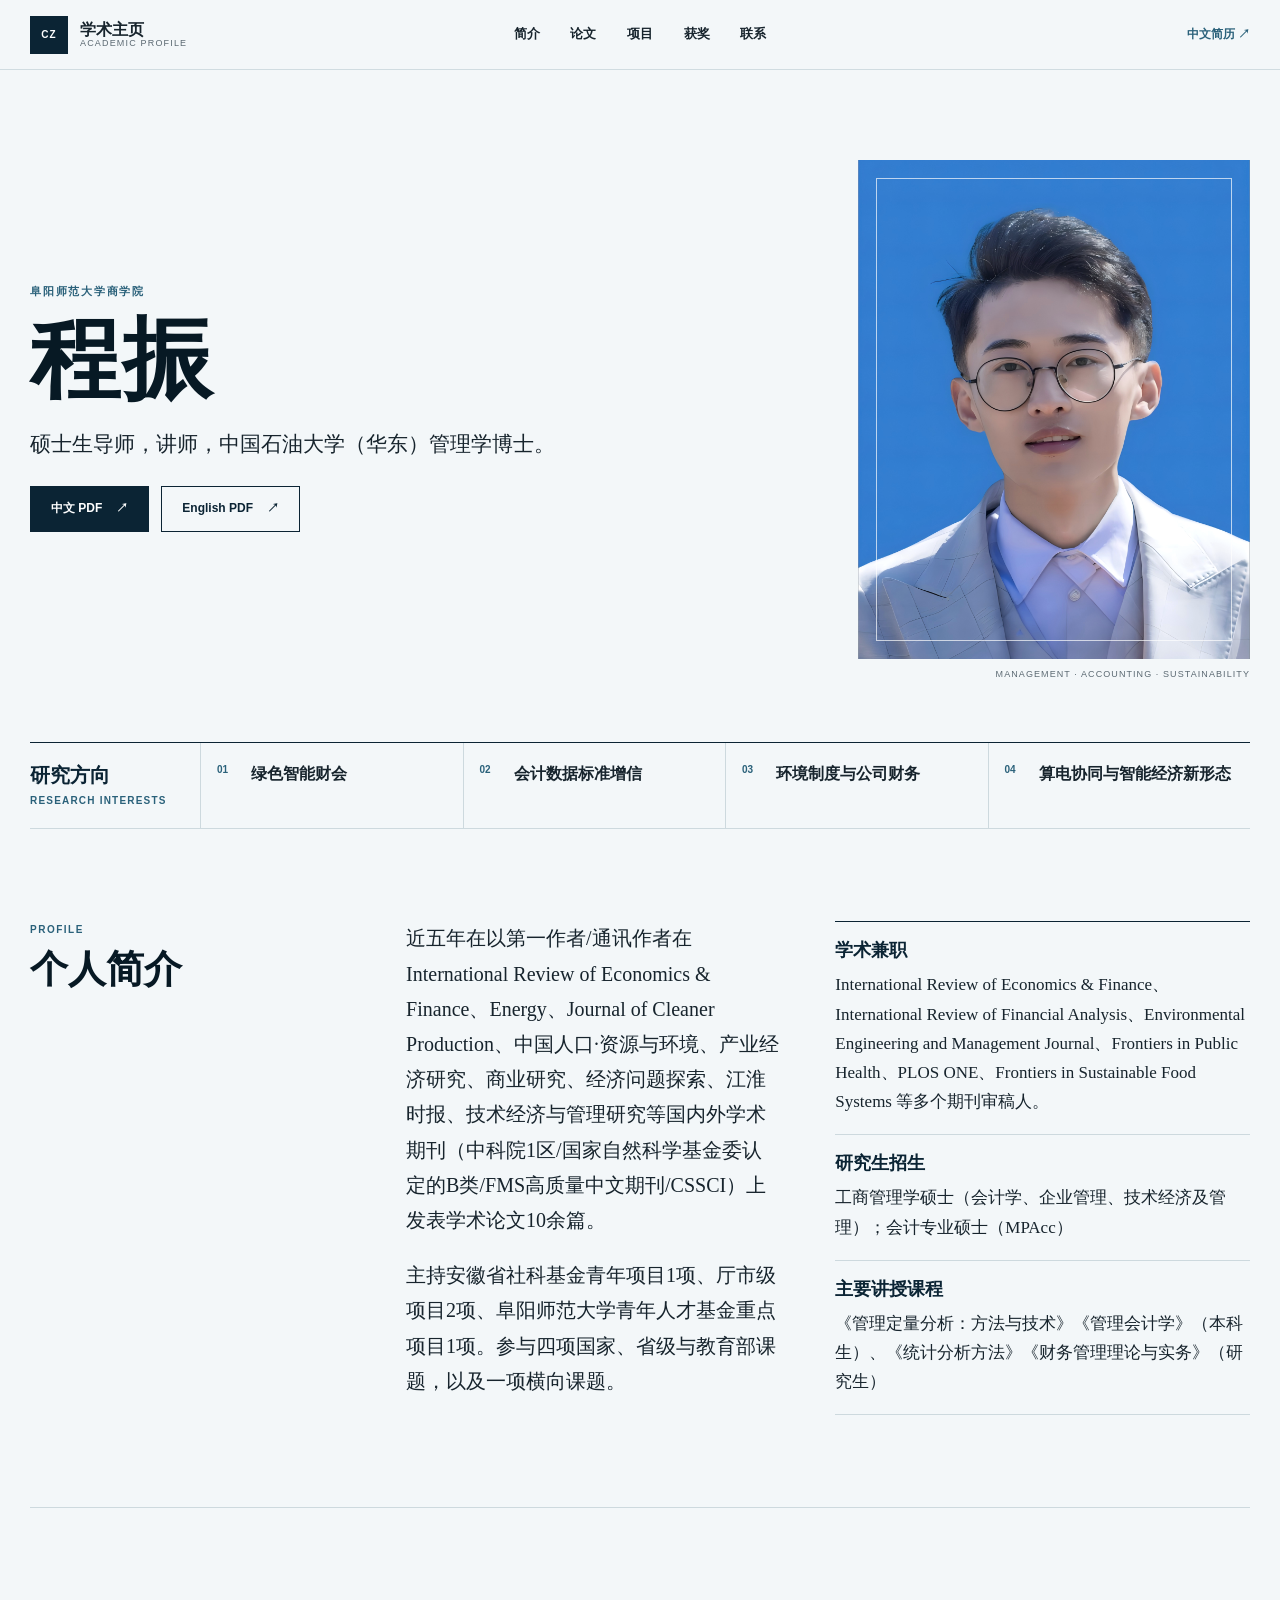
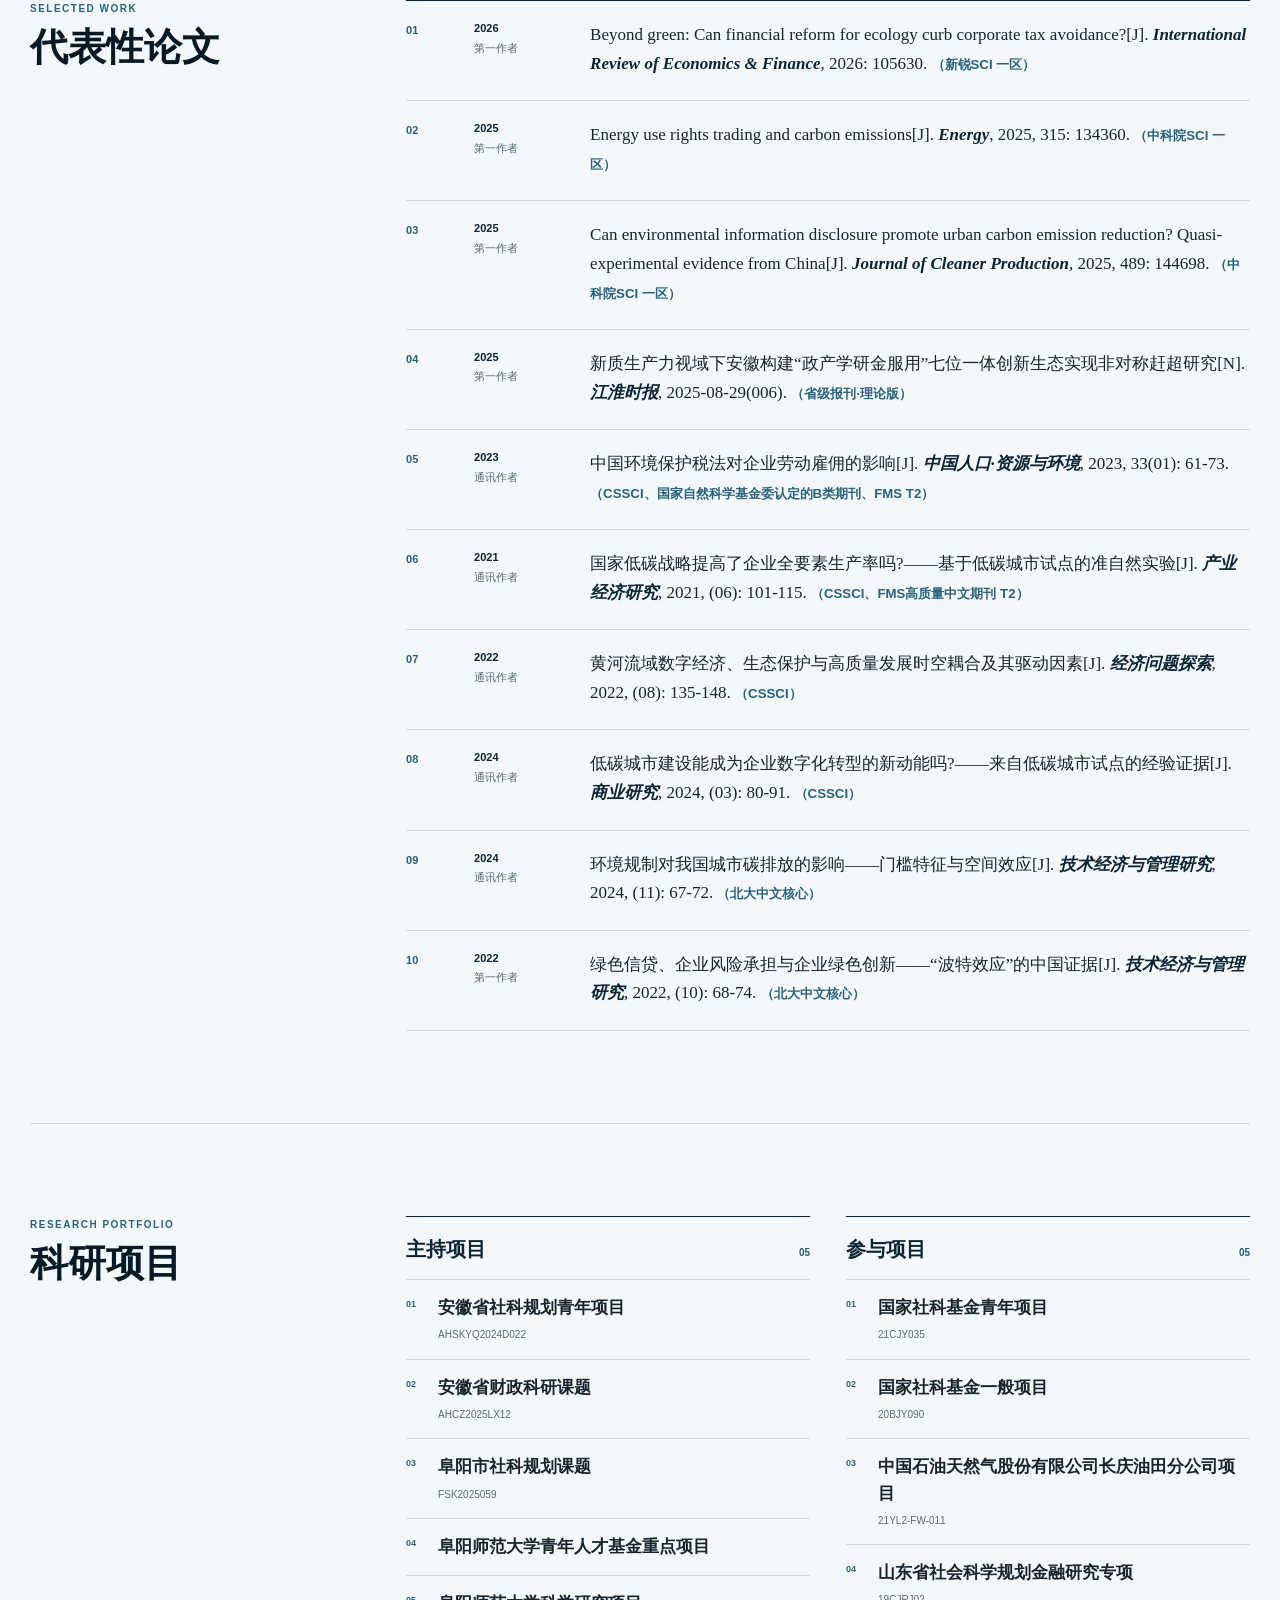
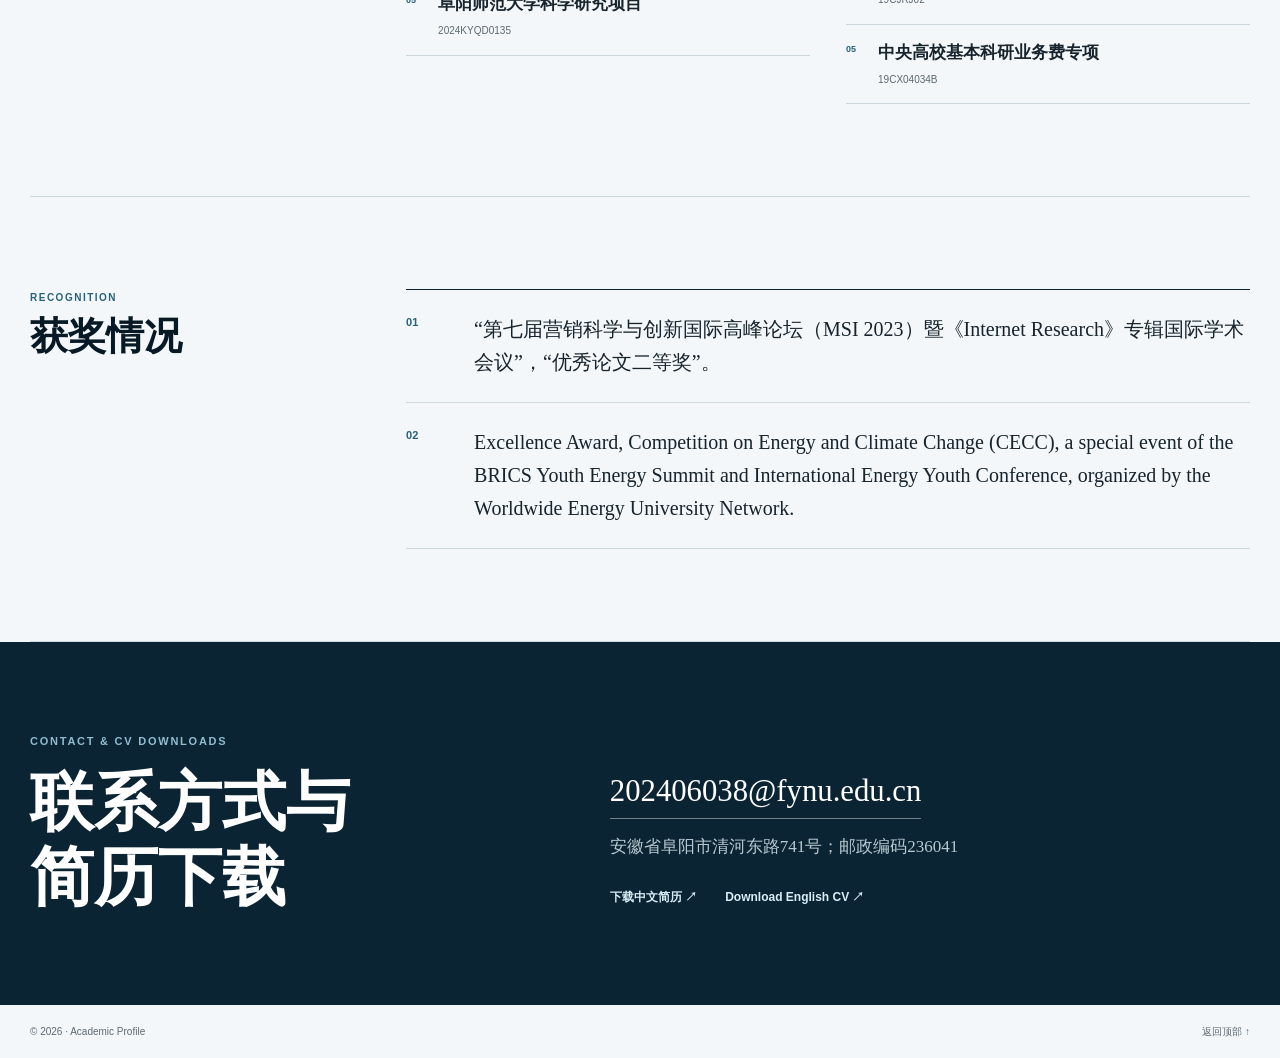
==== index.html @ e528bd0e "Tighten homepage spacing and rhythm" ====
<!DOCTYPE html>
<html lang="zh-CN">
<head>
  <meta charset="UTF-8" />
  <meta name="viewport" content="width=device-width, initial-scale=1.0" />
  <meta name="color-scheme" content="light" />
  <meta name="theme-color" content="#0b2434" />
  <title>程振｜学术主页</title>
  <meta name="description" content="程振，中国石油大学（华东）管理学博士，硕士生导师，讲师。研究方向：绿色智能财会、会计数据标准增信、环境制度与公司财务、算电协同与智能经济新形态。" />
  <link rel="stylesheet" href="styles.css?v=20260730" />
</head>
<body>
  <a class="skip-link" href="#main">跳到主要内容</a>
  <header class="site-header">
    <a class="brand" href="#top" aria-label="返回首页">
      <span class="brand-mark">CZ</span>
      <span>
        <strong>学术主页</strong>
        <small>Academic Profile</small>
      </span>
    </a>
    <nav class="site-nav" aria-label="主导航">
      <a href="#profile">简介</a>
      <a href="#publications">论文</a>
      <a href="#projects">项目</a>
      <a href="#awards">获奖</a>
      <a href="#contact">联系</a>
    </nav>
    <a class="header-download" href="chengzhen_teacher_profile_no_if.pdf" target="_blank" rel="noreferrer">
      中文简历 <span aria-hidden="true">↗</span>
    </a>
  </header>

  <main id="main">
    <section id="top" class="hero">
      <div class="hero-copy">
        <p class="eyebrow">阜阳师范大学商学院</p>
        <div class="hero-name">
          <h1>程振</h1>
        </div>
        <p class="hero-lede">硕士生导师，讲师，中国石油大学（华东）管理学博士。</p>
        <div class="hero-actions" aria-label="简历下载">
          <a class="button button-primary" href="chengzhen_teacher_profile_no_if.pdf" target="_blank" rel="noreferrer">
            中文 PDF <span aria-hidden="true">↗</span>
          </a>
          <a class="button button-secondary" href="chengzhen_teacher_profile_en.pdf" target="_blank" rel="noreferrer">
            English PDF <span aria-hidden="true">↗</span>
          </a>
        </div>
      </div>
      <figure class="portrait">
        <div class="portrait-frame">
          <img src="assets/profile-hd-20260426.png" alt="程振职业照" width="742" height="1040" decoding="async" fetchpriority="high" />
        </div>
        <figcaption>Management · Accounting · Sustainability</figcaption>
      </figure>
      <div class="research-axis" aria-label="研究方向">
        <div class="research-axis-label">
          <strong>研究方向</strong>
          <span lang="en">Research Interests</span>
        </div>
        <ol>
          <li><span>01</span>绿色智能财会</li>
          <li><span>02</span>会计数据标准增信</li>
          <li><span>03</span>环境制度与公司财务</li>
          <li><span>04</span>算电协同与智能经济新形态</li>
        </ol>
      </div>
    </section>

    <section id="profile" class="content-section profile-section">
      <header class="section-heading">
        <p>Profile</p>
        <h2>个人简介</h2>
      </header>
      <div class="section-body profile-grid">
        <article class="profile-lead">
          <p>近五年在以第一作者/通讯作者在 International Review of Economics &amp; Finance、Energy、Journal of Cleaner Production、中国人口·资源与环境、产业经济研究、商业研究、经济问题探索、江淮时报、技术经济与管理研究等国内外学术期刊（中科院1区/国家自然科学基金委认定的B类/FMS高质量中文期刊/CSSCI）上发表学术论文10余篇。</p>
          <p>主持安徽省社科基金青年项目1项、厅市级项目2项、阜阳师范大学青年人才基金重点项目1项。参与四项国家、省级与教育部课题，以及一项横向课题。</p>
        </article>
        <dl class="fact-list">
          <div>
            <dt>学术兼职</dt>
            <dd>International Review of Economics &amp; Finance、International Review of Financial Analysis、Environmental Engineering and Management Journal、Frontiers in Public Health、PLOS ONE、Frontiers in Sustainable Food Systems 等多个期刊审稿人。</dd>
          </div>
          <div>
            <dt>研究生招生</dt>
            <dd>工商管理学硕士（会计学、企业管理、技术经济及管理）；会计专业硕士（MPAcc）</dd>
          </div>
          <div>
            <dt>主要讲授课程</dt>
            <dd>《管理定量分析：方法与技术》《管理会计学》（本科生）、《统计分析方法》《财务管理理论与实务》（研究生）</dd>
          </div>
        </dl>
      </div>
    </section>

    <section id="publications" class="content-section">
      <header class="section-heading">
        <p>Selected work</p>
        <h2>代表性论文</h2>
      </header>
      <div class="section-body">
        <ol class="publication-list">
          <li>
            <span class="pub-number">01</span>
            <article>
              <div class="pub-meta">
                <time>2026</time>
                <span>第一作者</span>
              </div>
              <p>Beyond green: Can financial reform for ecology curb corporate tax avoidance?[J]. <cite>International Review of Economics &amp; Finance</cite>, 2026: 105630. <span class="journal-tier">（新锐SCI 一区）</span></p>
            </article>
          </li>
          <li>
            <span class="pub-number">02</span>
            <article>
              <div class="pub-meta">
                <time>2025</time>
                <span>第一作者</span>
              </div>
              <p>Energy use rights trading and carbon emissions[J]. <cite>Energy</cite>, 2025, 315: 134360. <span class="journal-tier">（中科院SCI 一区）</span></p>
            </article>
          </li>
          <li>
            <span class="pub-number">03</span>
            <article>
              <div class="pub-meta">
                <time>2025</time>
                <span>第一作者</span>
              </div>
              <p>Can environmental information disclosure promote urban carbon emission reduction? Quasi-experimental evidence from China[J]. <cite>Journal of Cleaner Production</cite>, 2025, 489: 144698. <span class="journal-tier">（中科院SCI 一区）</span></p>
            </article>
          </li>
          <li>
            <span class="pub-number">04</span>
            <article>
              <div class="pub-meta">
                <time>2025</time>
                <span>第一作者</span>
              </div>
              <p>新质生产力视域下安徽构建“政产学研金服用”七位一体创新生态实现非对称赶超研究[N]. <cite>江淮时报</cite>, 2025-08-29(006). <span class="journal-tier">（省级报刊·理论版）</span></p>
            </article>
          </li>
          <li>
            <span class="pub-number">05</span>
            <article>
              <div class="pub-meta">
                <time>2023</time>
                <span>通讯作者</span>
              </div>
              <p>中国环境保护税法对企业劳动雇佣的影响[J]. <cite>中国人口·资源与环境</cite>, 2023, 33(01): 61-73. <span class="journal-tier">（CSSCI、国家自然科学基金委认定的B类期刊、FMS T2）</span></p>
            </article>
          </li>
          <li>
            <span class="pub-number">06</span>
            <article>
              <div class="pub-meta">
                <time>2021</time>
                <span>通讯作者</span>
              </div>
              <p>国家低碳战略提高了企业全要素生产率吗?——基于低碳城市试点的准自然实验[J]. <cite>产业经济研究</cite>, 2021, (06): 101-115. <span class="journal-tier">（CSSCI、FMS高质量中文期刊 T2）</span></p>
            </article>
          </li>
          <li>
            <span class="pub-number">07</span>
            <article>
              <div class="pub-meta">
                <time>2022</time>
                <span>通讯作者</span>
              </div>
              <p>黄河流域数字经济、生态保护与高质量发展时空耦合及其驱动因素[J]. <cite>经济问题探索</cite>, 2022, (08): 135-148. <span class="journal-tier">（CSSCI）</span></p>
            </article>
          </li>
          <li>
            <span class="pub-number">08</span>
            <article>
              <div class="pub-meta">
                <time>2024</time>
                <span>通讯作者</span>
              </div>
              <p>低碳城市建设能成为企业数字化转型的新动能吗?——来自低碳城市试点的经验证据[J]. <cite>商业研究</cite>, 2024, (03): 80-91. <span class="journal-tier">（CSSCI）</span></p>
            </article>
          </li>
          <li>
            <span class="pub-number">09</span>
            <article>
              <div class="pub-meta">
                <time>2024</time>
                <span>通讯作者</span>
              </div>
              <p>环境规制对我国城市碳排放的影响——门槛特征与空间效应[J]. <cite>技术经济与管理研究</cite>, 2024, (11): 67-72. <span class="journal-tier">（北大中文核心）</span></p>
            </article>
          </li>
          <li>
            <span class="pub-number">10</span>
            <article>
              <div class="pub-meta">
                <time>2022</time>
                <span>第一作者</span>
              </div>
              <p>绿色信贷、企业风险承担与企业绿色创新——“波特效应”的中国证据[J]. <cite>技术经济与管理研究</cite>, 2022, (10): 68-74. <span class="journal-tier">（北大中文核心）</span></p>
            </article>
          </li>
        </ol>
      </div>
    </section>

    <section id="projects" class="content-section">
      <header class="section-heading">
        <p>Research portfolio</p>
        <h2>科研项目</h2>
      </header>
      <div class="section-body project-columns">
        <article class="project-group">
          <div class="project-group-title">
            <h3>主持项目</h3>
            <span>05</span>
          </div>
          <ol>
            <li>
              <p>安徽省社科规划青年项目</p>
              <small>AHSKYQ2024D022</small>
            </li>
            <li>
              <p>安徽省财政科研课题</p>
              <small>AHCZ2025LX12</small>
            </li>
            <li>
              <p>阜阳市社科规划课题</p>
              <small>FSK2025059</small>
            </li>
            <li>
              <p>阜阳师范大学青年人才基金重点项目</p>
            </li>
            <li>
              <p>阜阳师范大学科学研究项目</p>
              <small>2024KYQD0135</small>
            </li>
          </ol>
        </article>
        <article class="project-group">
          <div class="project-group-title">
            <h3>参与项目</h3>
            <span>05</span>
          </div>
          <ol>
            <li>
              <p>国家社科基金青年项目</p>
              <small>21CJY035</small>
            </li>
            <li>
              <p>国家社科基金一般项目</p>
              <small>20BJY090</small>
            </li>
            <li>
              <p>中国石油天然气股份有限公司长庆油田分公司项目</p>
              <small>21YL2-FW-011</small>
            </li>
            <li>
              <p>山东省社会科学规划金融研究专项</p>
              <small>19CJRJ02</small>
            </li>
            <li>
              <p>中央高校基本科研业务费专项</p>
              <small>19CX04034B</small>
            </li>
          </ol>
        </article>
      </div>
    </section>

    <section id="awards" class="content-section">
      <header class="section-heading">
        <p>Recognition</p>
        <h2>获奖情况</h2>
      </header>
      <div class="section-body award-list">
        <article>
          <span>01</span>
          <p>“第七届营销科学与创新国际高峰论坛（MSI 2023）暨《Internet Research》专辑国际学术会议”，“优秀论文二等奖”。</p>
        </article>
        <article>
          <span>02</span>
          <p>Excellence Award, Competition on Energy and Climate Change (CECC), a special event of the BRICS Youth Energy Summit and International Energy Youth Conference, organized by the Worldwide Energy University Network.</p>
        </article>
      </div>
    </section>

    <section id="contact" class="contact-section">
      <div>
        <p class="eyebrow">Contact &amp; CV Downloads</p>
        <h2>联系方式与<br />简历下载</h2>
      </div>
      <div class="contact-details">
        <a class="contact-email" href="mailto:202406038@fynu.edu.cn">202406038@fynu.edu.cn</a>
        <p>安徽省阜阳市清河东路741号；邮政编码236041</p>
        <div class="contact-downloads">
          <a href="chengzhen_teacher_profile_no_if.pdf" target="_blank" rel="noreferrer">下载中文简历 <span aria-hidden="true">↗</span></a>
          <a href="chengzhen_teacher_profile_en.pdf" target="_blank" rel="noreferrer">Download English CV <span aria-hidden="true">↗</span></a>
        </div>
      </div>
    </section>
  </main>

  <footer class="site-footer">
    <p>© 2026 · Academic Profile</p>
    <a href="#top">返回顶部 ↑</a>
  </footer>
</body>
</html>
---- styles.css ----
:root {
  --navy-950: #071924;
  --navy-900: #0b2434;
  --navy-800: #12384b;
  --blue-600: #2a617a;
  --blue-100: #dbe9ef;
  --porcelain: #f3f7f9;
  --paper: #ffffff;
  --ink: #17242d;
  --muted: #5b6972;
  --line: #cdd9de;
  --line-soft: #e4ecef;
  --max-width: 1220px;
  --sans: "Segoe UI", "Microsoft YaHei", "PingFang SC", sans-serif;
  --serif: "Times New Roman", "Noto Serif SC", "Songti SC", SimSun, serif;
}

* {
  box-sizing: border-box;
}

html {
  scroll-behavior: smooth;
  scroll-padding-top: 88px;
}

body {
  margin: 0;
  color: var(--ink);
  background: var(--porcelain);
  font-family: var(--serif);
  font-size: 17px;
  line-height: 1.72;
  font-variant-numeric: tabular-nums;
  text-rendering: optimizeLegibility;
}

a {
  color: inherit;
  text-decoration: none;
}

img {
  display: block;
  max-width: 100%;
}

.skip-link {
  position: fixed;
  z-index: 100;
  top: 10px;
  left: 10px;
  padding: 8px 14px;
  color: white;
  background: var(--navy-900);
  transform: translateY(-160%);
}

.skip-link:focus {
  transform: translateY(0);
}

:focus-visible {
  outline: 3px solid #4b9abb;
  outline-offset: 4px;
}

.site-header {
  position: sticky;
  z-index: 20;
  top: 0;
  display: grid;
  grid-template-columns: 1fr auto 1fr;
  align-items: center;
  width: 100%;
  min-height: 70px;
  padding: 10px max(24px, calc((100vw - var(--max-width)) / 2));
  border-bottom: 1px solid rgba(205, 217, 222, 0.9);
  background: rgba(243, 247, 249, 0.94);
  backdrop-filter: blur(16px);
}

.brand {
  display: inline-flex;
  align-items: center;
  gap: 12px;
  justify-self: start;
  width: fit-content;
}

.brand-mark {
  display: grid;
  width: 38px;
  height: 38px;
  place-items: center;
  color: white;
  background: var(--navy-900);
  font-family: var(--sans);
  font-size: 10px;
  font-weight: 800;
  letter-spacing: 0.12em;
}

.brand > span:last-child {
  display: grid;
  line-height: 1.12;
}

.brand strong {
  font-family: var(--serif);
  font-size: 16px;
}

.brand small {
  color: var(--muted);
  font-family: var(--sans);
  font-size: 9px;
  letter-spacing: 0.13em;
  text-transform: uppercase;
}

.site-nav {
  display: flex;
  gap: clamp(18px, 2.4vw, 34px);
  align-items: center;
  font-family: var(--sans);
  font-size: 13px;
  font-weight: 600;
}

.site-nav a,
.header-download {
  position: relative;
}

.site-nav a::after,
.header-download::after {
  content: "";
  position: absolute;
  right: 0;
  bottom: -7px;
  left: 0;
  height: 1px;
  background: currentColor;
  transform: scaleX(0);
  transform-origin: right;
  transition: transform 180ms ease;
}

.site-nav a:hover::after,
.header-download:hover::after {
  transform: scaleX(1);
  transform-origin: left;
}

.header-download {
  justify-self: end;
  color: var(--blue-600);
  font-family: var(--sans);
  font-size: 12px;
  font-weight: 700;
}

main {
  overflow: hidden;
}

.hero {
  display: grid;
  grid-template-columns: minmax(0, 1.25fr) minmax(280px, 0.75fr);
  grid-template-areas:
    "copy portrait"
    "axis axis";
  width: min(var(--max-width), calc(100% - 48px));
  margin: 0 auto;
  padding: clamp(52px, 7vw, 92px) 0 0;
}

.hero-copy {
  grid-area: copy;
  align-self: center;
  max-width: 690px;
  padding: 0 clamp(20px, 6vw, 82px) 28px 0;
}

.eyebrow {
  margin: 0 0 14px;
  color: var(--blue-600);
  font-family: var(--sans);
  font-size: 11px;
  font-weight: 800;
  letter-spacing: 0.16em;
  text-transform: uppercase;
}

.hero-name {
  display: block;
}

.hero-name h1 {
  margin: 0;
  color: var(--navy-950);
  font-size: clamp(3.8rem, 7vw, 6.25rem);
  font-weight: 700;
  letter-spacing: 0.02em;
  line-height: 1;
}

.hero-lede {
  max-width: 34em;
  margin: 22px 0 0;
  font-size: clamp(18px, 1.8vw, 21px);
  line-height: 1.68;
}

.hero-actions {
  display: flex;
  flex-wrap: wrap;
  gap: 12px;
  margin-top: 24px;
}

.button {
  display: inline-flex;
  min-height: 46px;
  padding: 0 20px;
  align-items: center;
  justify-content: center;
  gap: 14px;
  border: 1px solid var(--navy-900);
  font-family: var(--sans);
  font-size: 12px;
  font-weight: 700;
  transition: color 180ms ease, background-color 180ms ease, transform 180ms ease;
}

.button:hover {
  transform: translateY(-2px);
}

.button-primary {
  color: white;
  background: var(--navy-900);
}

.button-primary:hover {
  background: var(--navy-800);
}

.button-secondary {
  color: var(--navy-900);
  background: transparent;
}

.button-secondary:hover {
  color: white;
  background: var(--navy-900);
}

.portrait {
  grid-area: portrait;
  margin: 0;
  align-self: end;
}

.portrait-frame {
  position: relative;
  max-width: 392px;
  margin-left: auto;
  overflow: hidden;
  background: var(--blue-100);
}

.portrait-frame::before {
  content: "";
  position: absolute;
  z-index: 1;
  inset: 18px;
  border: 1px solid rgba(255, 255, 255, 0.68);
  pointer-events: none;
}

.portrait-frame img {
  width: 100%;
  height: clamp(490px, 39vw, 560px);
  object-fit: cover;
  object-position: center 22%;
  filter: saturate(0.88) contrast(1.03);
}

.portrait figcaption {
  margin-top: 8px;
  color: var(--muted);
  font-family: var(--sans);
  font-size: 9px;
  letter-spacing: 0.12em;
  text-align: right;
  text-transform: uppercase;
}

.research-axis {
  grid-area: axis;
  display: grid;
  grid-template-columns: 170px minmax(0, 1fr);
  margin-top: clamp(36px, 5vw, 60px);
  border-top: 1px solid var(--navy-900);
  border-bottom: 1px solid var(--line);
}

.research-axis-label {
  display: flex;
  flex-direction: column;
  gap: 3px;
  justify-content: center;
  padding: 19px 16px 19px 0;
}

.research-axis-label strong {
  color: var(--navy-900);
  font-size: 20px;
  line-height: 1.35;
}

.research-axis-label span {
  color: var(--blue-600);
  font-family: var(--sans);
  font-size: 10px;
  font-weight: 800;
  letter-spacing: 0.12em;
  text-transform: uppercase;
}

.research-axis ol {
  display: grid;
  grid-template-columns: repeat(4, 1fr);
  margin: 0;
  padding: 0;
  list-style: none;
}

.research-axis li {
  display: grid;
  grid-template-columns: 26px minmax(0, 1fr);
  gap: 8px;
  align-content: start;
  min-height: 82px;
  padding: 19px 16px;
  border-left: 1px solid var(--line);
  font-size: 16px;
  font-weight: 700;
  line-height: 1.5;
}

.research-axis li span {
  color: var(--blue-600);
  font-family: var(--sans);
  font-size: 10px;
  font-weight: 800;
}

.content-section {
  display: grid;
  grid-template-columns: minmax(180px, 0.27fr) minmax(0, 0.73fr);
  gap: clamp(32px, 5vw, 68px);
  width: min(var(--max-width), calc(100% - 48px));
  margin: 0 auto;
  padding: clamp(60px, 7.5vw, 92px) 0;
  border-bottom: 1px solid var(--line);
}

.section-heading {
  align-self: start;
  position: sticky;
  top: 104px;
}

.section-heading p {
  margin: 0 0 8px;
  color: var(--blue-600);
  font-family: var(--sans);
  font-size: 10px;
  font-weight: 800;
  letter-spacing: 0.15em;
  text-transform: uppercase;
}

.section-heading h2 {
  margin: 0;
  color: var(--navy-950);
  font-size: clamp(2rem, 3vw, 3.1rem);
  line-height: 1.16;
}

.profile-grid {
  display: grid;
  grid-template-columns: minmax(0, 0.95fr) minmax(0, 1.05fr);
  gap: clamp(32px, 5vw, 54px);
}

.profile-lead p {
  margin: 0;
  font-size: 20px;
  line-height: 1.76;
}

.profile-lead p + p {
  margin-top: 20px;
}

.fact-list {
  margin: 0;
  border-top: 1px solid var(--navy-900);
}

.fact-list > div {
  padding: 16px 0 18px;
  border-bottom: 1px solid var(--line);
}

.fact-list dt {
  margin-bottom: 7px;
  color: var(--navy-900);
  font-size: 18px;
  font-weight: 700;
  line-height: 1.38;
}

.fact-list dd {
  margin: 0;
}

.publication-list {
  margin: 0;
  padding: 0;
  list-style: none;
  border-top: 1px solid var(--navy-900);
}

.publication-list > li {
  display: grid;
  grid-template-columns: 50px minmax(0, 1fr);
  gap: 18px;
  padding: 20px 0 22px;
  border-bottom: 1px solid var(--line);
}

.pub-number {
  color: var(--blue-600);
  font-family: var(--sans);
  font-size: 11px;
  font-weight: 800;
}

.publication-list article {
  display: grid;
  grid-template-columns: 98px minmax(0, 1fr);
  gap: 18px;
}

.pub-meta {
  display: grid;
  align-content: start;
  gap: 4px;
  color: var(--muted);
  font-family: var(--sans);
  font-size: 11px;
  line-height: 1.4;
}

.pub-meta time {
  color: var(--navy-900);
  font-weight: 800;
}

.publication-list p {
  margin: 0;
  font-size: 17px;
  line-height: 1.68;
}

.publication-list cite {
  color: var(--navy-900);
  font-style: italic;
  font-weight: 700;
}

.journal-tier {
  color: var(--blue-600);
  font-family: var(--sans);
  font-size: 0.78em;
  font-weight: 700;
  white-space: normal;
}

.project-columns {
  display: grid;
  grid-template-columns: repeat(2, minmax(0, 1fr));
  gap: 36px;
}

.project-group {
  border-top: 1px solid var(--navy-900);
}

.project-group-title {
  display: flex;
  justify-content: space-between;
  gap: 20px;
  align-items: baseline;
  padding: 15px 0 13px;
  border-bottom: 1px solid var(--line);
}

.project-group-title h3 {
  margin: 0;
  color: var(--navy-900);
  font-size: 20px;
}

.project-group-title span {
  color: var(--blue-600);
  font-family: var(--sans);
  font-size: 10px;
  font-weight: 800;
}

.project-group ol {
  margin: 0;
  padding: 0;
  counter-reset: project;
  list-style: none;
}

.project-group li {
  counter-increment: project;
  position: relative;
  padding: 15px 0 15px 32px;
  border-bottom: 1px solid var(--line);
}

.project-group li::before {
  content: counter(project, decimal-leading-zero);
  position: absolute;
  top: 17px;
  left: 0;
  color: var(--blue-600);
  font-family: var(--sans);
  font-size: 9px;
  font-weight: 800;
}

.project-group p {
  margin: 0;
  font-weight: 700;
  line-height: 1.55;
}

.project-group small {
  display: block;
  margin-top: 5px;
  color: var(--muted);
  font-family: var(--sans);
  font-size: 10px;
}

.award-list {
  border-top: 1px solid var(--navy-900);
}

.award-list article {
  display: grid;
  grid-template-columns: 50px minmax(0, 1fr);
  gap: 18px;
  padding: 23px 0;
  border-bottom: 1px solid var(--line);
}

.award-list span {
  color: var(--blue-600);
  font-family: var(--sans);
  font-size: 11px;
  font-weight: 800;
}

.award-list p {
  max-width: 780px;
  margin: 0;
  font-size: 20px;
  line-height: 1.65;
}

.contact-section {
  display: grid;
  grid-template-columns: minmax(0, 0.44fr) minmax(0, 0.56fr);
  gap: clamp(36px, 6vw, 84px);
  padding: clamp(60px, 7vw, 90px) max(24px, calc((100vw - var(--max-width)) / 2));
  color: white;
  background: var(--navy-900);
}

.contact-section .eyebrow {
  color: #91bccf;
}

.contact-section h2 {
  margin: 0;
  font-size: clamp(2.3rem, 5vw, 4.6rem);
  line-height: 1.18;
}

.contact-details {
  align-self: end;
  padding-bottom: 8px;
}

.contact-email {
  display: block;
  width: fit-content;
  margin-bottom: 13px;
  border-bottom: 1px solid rgba(255, 255, 255, 0.42);
  font-size: clamp(1.2rem, 2.4vw, 2rem);
}

.contact-details > p {
  margin: 0;
  color: #b9c9d0;
}

.contact-downloads {
  display: flex;
  flex-wrap: wrap;
  gap: 14px 28px;
  margin-top: 26px;
}

.contact-downloads a {
  color: #d9edf5;
  font-family: var(--sans);
  font-size: 12px;
  font-weight: 700;
}

.site-footer {
  display: flex;
  justify-content: space-between;
  gap: 24px;
  padding: 18px max(24px, calc((100vw - var(--max-width)) / 2));
  color: var(--muted);
  background: var(--porcelain);
  font-family: var(--sans);
  font-size: 10px;
}

.site-footer p {
  margin: 0;
}

@media (max-width: 900px) {
  .site-header {
    grid-template-columns: 1fr auto;
  }

  .site-nav {
    display: none;
  }

  .hero {
    grid-template-columns: minmax(0, 1fr) minmax(230px, 0.72fr);
  }

  .research-axis {
    grid-template-columns: 1fr;
  }

  .research-axis-label {
    padding-bottom: 12px;
  }

  .research-axis ol {
    border-top: 1px solid var(--line);
  }

  .research-axis li:first-child {
    border-left: 0;
  }

  .content-section {
    grid-template-columns: 1fr;
  }

  .section-heading {
    position: static;
  }

  .profile-grid {
    grid-template-columns: 1fr;
  }
}

@media (max-width: 660px) {
  body {
    font-size: 16px;
  }

  html {
    scroll-padding-top: 72px;
  }

  .site-header {
    min-height: 62px;
    padding-right: 16px;
    padding-left: 16px;
  }

  .brand-mark {
    width: 34px;
    height: 34px;
  }

  .header-download {
    font-size: 11px;
  }

  .hero,
  .content-section {
    width: min(100% - 32px, var(--max-width));
  }

  .hero {
    grid-template-columns: 1fr;
    grid-template-areas:
      "portrait"
      "copy"
      "axis";
    padding-top: 24px;
  }

  .portrait-frame {
    width: min(78vw, 330px);
    margin-right: 0;
    margin-left: auto;
  }

  .portrait-frame img {
    height: 400px;
  }

  .portrait figcaption {
    display: none;
  }

  .hero-copy {
    padding: 32px 0 10px;
  }

  .hero-name h1 {
    font-size: clamp(3.5rem, 18vw, 5rem);
  }

  .hero-lede {
    margin-top: 20px;
  }

  .research-axis {
    margin-top: 40px;
  }

  .research-axis ol {
    grid-template-columns: 1fr;
  }

  .research-axis li {
    min-height: auto;
    border-top: 1px solid var(--line);
    border-left: 0;
  }

  .research-axis li:first-child {
    border-top: 0;
  }

  .content-section {
    padding: 56px 0;
  }

  .profile-lead p,
  .award-list p {
    font-size: 18px;
  }

  .publication-list article {
    grid-template-columns: 1fr;
    gap: 10px;
  }

  .pub-meta {
    display: flex;
    gap: 10px;
  }

  .publication-list > li {
    grid-template-columns: 32px minmax(0, 1fr);
    gap: 10px;
  }

  .project-columns {
    grid-template-columns: 1fr;
  }

  .contact-section {
    grid-template-columns: 1fr;
    padding-top: 54px;
    padding-bottom: 54px;
    padding-right: 16px;
    padding-left: 16px;
  }

  .site-footer {
    padding-right: 16px;
    padding-left: 16px;
  }
}

@media (prefers-reduced-motion: reduce) {
  *,
  *::before,
  *::after {
    scroll-behavior: auto !important;
    transition-duration: 0.01ms !important;
  }
}

@media print {
  .site-header,
  .site-footer,
  .hero-actions,
  .contact-downloads {
    display: none;
  }

  body {
    background: white;
  }
}
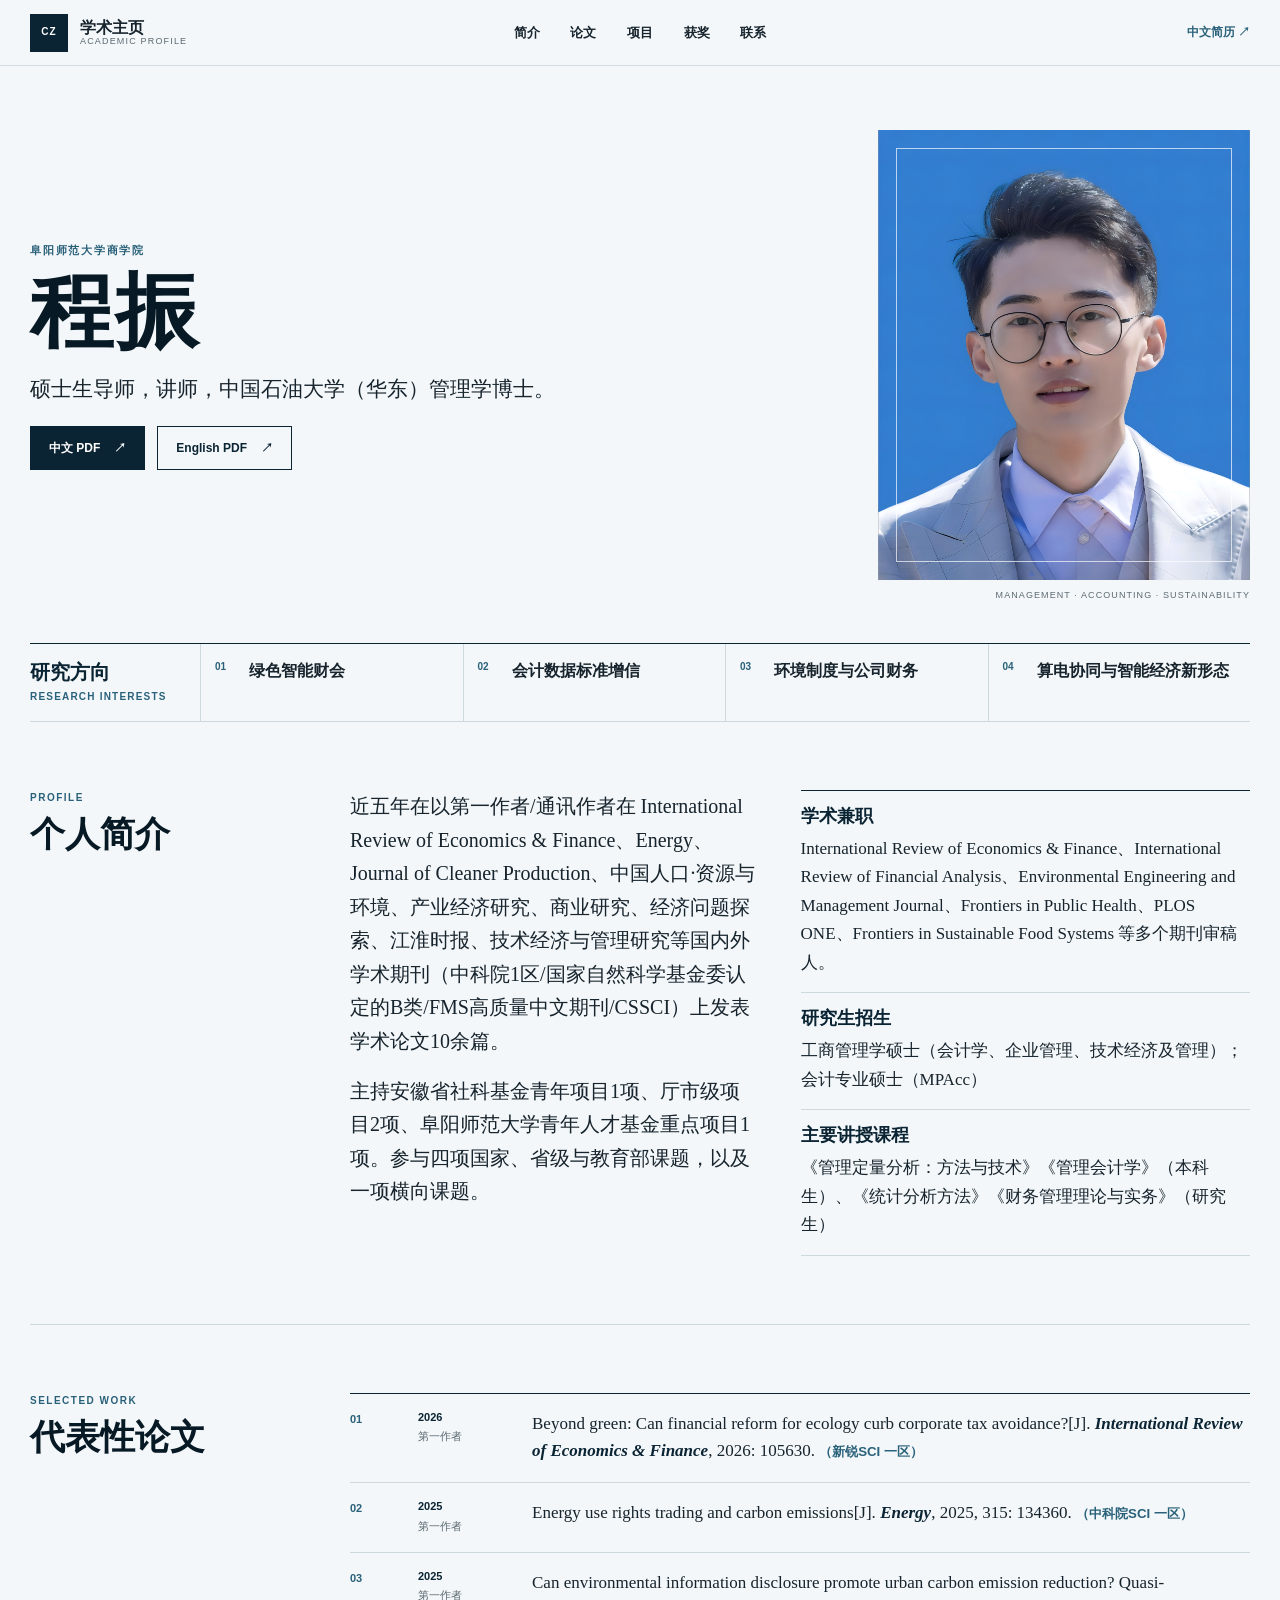
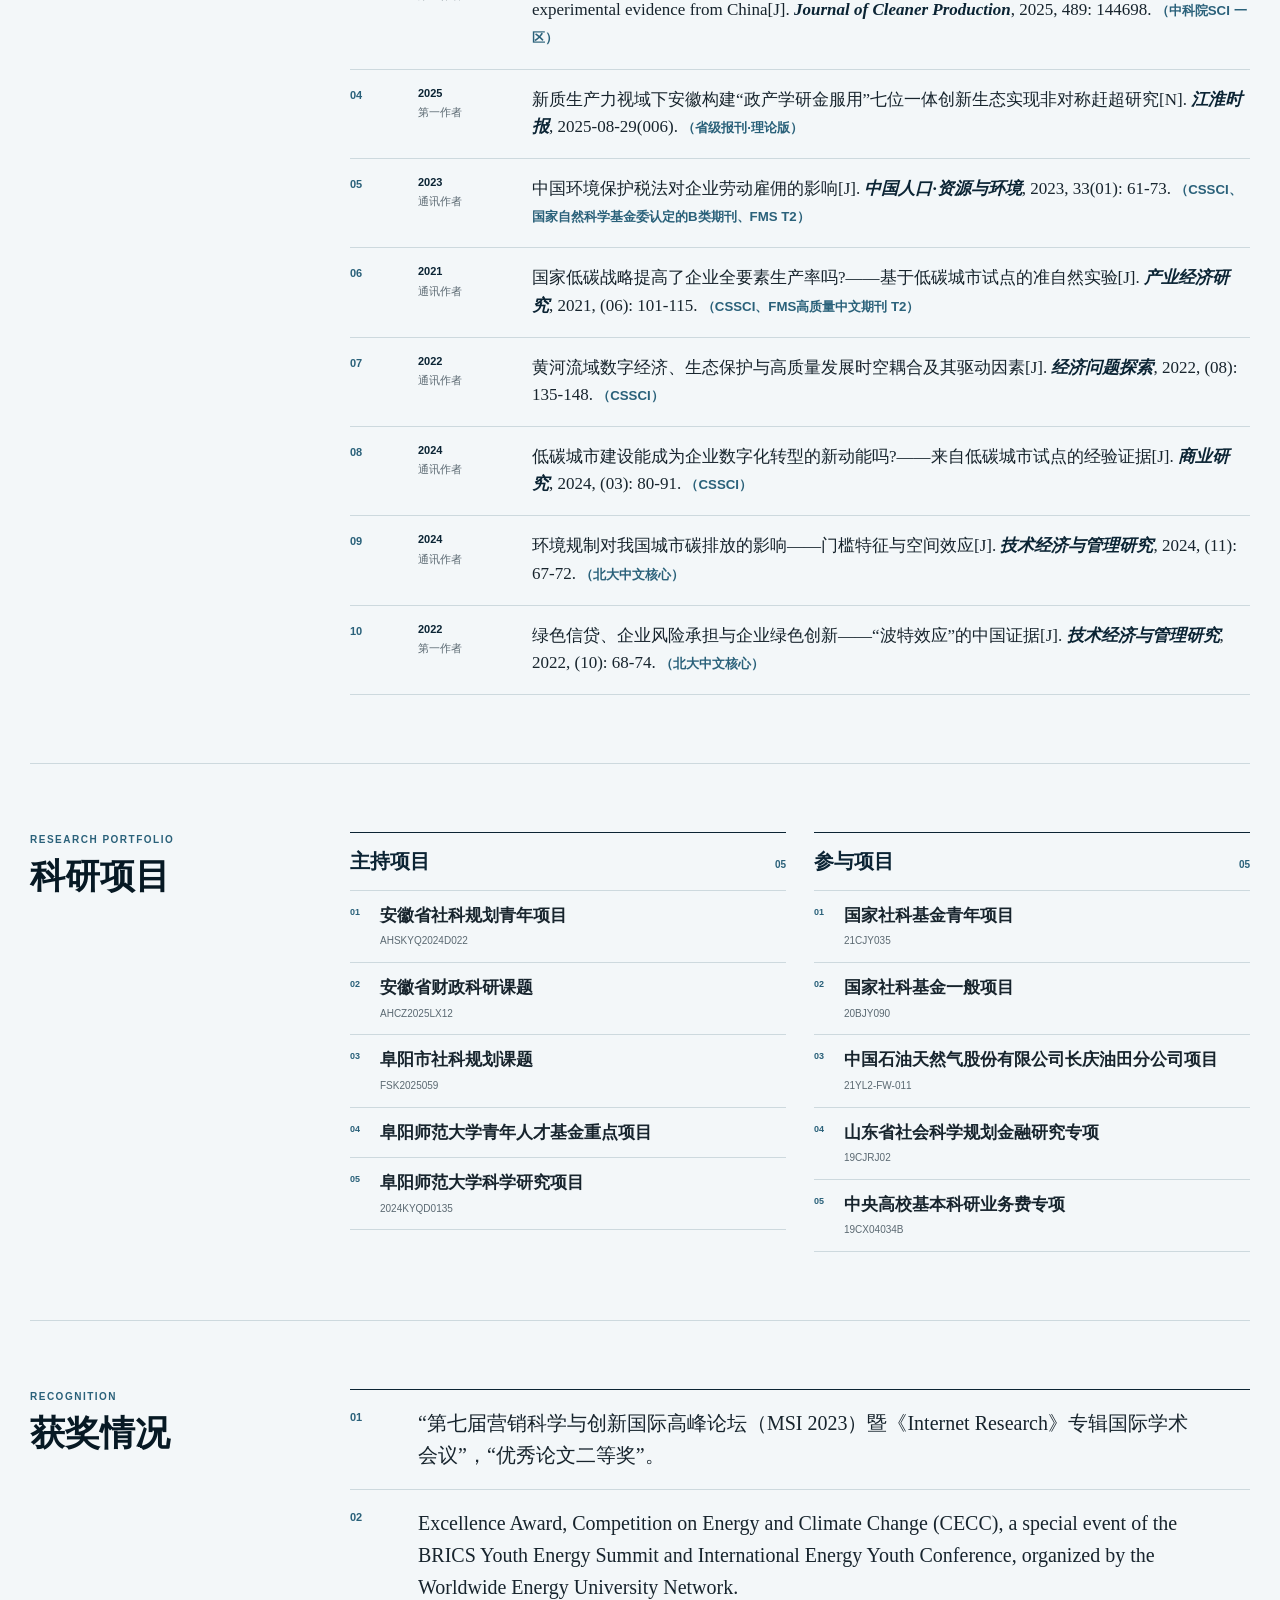
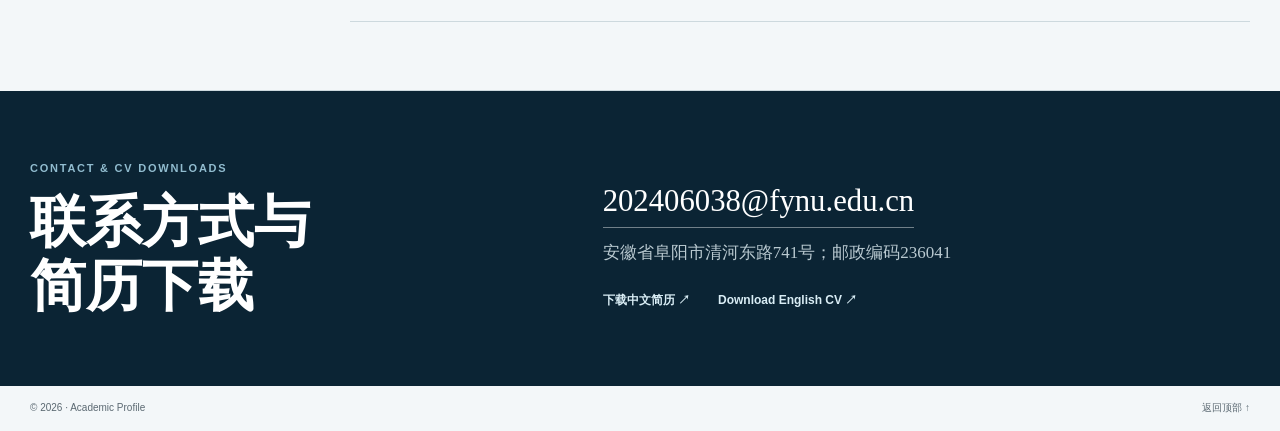
==== commit 5a3570c0: "Further compact homepage layout" ====
--- a/index.html
+++ b/index.html
@@ -7,7 +7,7 @@
   <meta name="theme-color" content="#0b2434" />
   <title>程振｜学术主页</title>
   <meta name="description" content="程振，中国石油大学（华东）管理学博士，硕士生导师，讲师。研究方向：绿色智能财会、会计数据标准增信、环境制度与公司财务、算电协同与智能经济新形态。" />
-  <link rel="stylesheet" href="styles.css?v=20260730" />
+  <link rel="stylesheet" href="styles.css?v=20260730b" />
 </head>
 <body>
   <a class="skip-link" href="#main">跳到主要内容</a>
--- a/styles.css
+++ b/styles.css
@@ -30,7 +30,7 @@
   background: var(--porcelain);
   font-family: var(--serif);
   font-size: 17px;
-  line-height: 1.72;
+  line-height: 1.68;
   font-variant-numeric: tabular-nums;
   text-rendering: optimizeLegibility;
 }
@@ -73,8 +73,8 @@
   grid-template-columns: 1fr auto 1fr;
   align-items: center;
   width: 100%;
-  min-height: 70px;
-  padding: 10px max(24px, calc((100vw - var(--max-width)) / 2));
+  min-height: 66px;
+  padding: 8px max(24px, calc((100vw - var(--max-width)) / 2));
   border-bottom: 1px solid rgba(205, 217, 222, 0.9);
   background: rgba(243, 247, 249, 0.94);
   backdrop-filter: blur(16px);
@@ -173,18 +173,18 @@
     "axis axis";
   width: min(var(--max-width), calc(100% - 48px));
   margin: 0 auto;
-  padding: clamp(52px, 7vw, 92px) 0 0;
+  padding: clamp(40px, 5vw, 64px) 0 0;
 }
 
 .hero-copy {
   grid-area: copy;
   align-self: center;
   max-width: 690px;
-  padding: 0 clamp(20px, 6vw, 82px) 28px 0;
+  padding: 0 clamp(20px, 5vw, 68px) 22px 0;
 }
 
 .eyebrow {
-  margin: 0 0 14px;
+  margin: 0 0 12px;
   color: var(--blue-600);
   font-family: var(--sans);
   font-size: 11px;
@@ -200,7 +200,7 @@
 .hero-name h1 {
   margin: 0;
   color: var(--navy-950);
-  font-size: clamp(3.8rem, 7vw, 6.25rem);
+  font-size: clamp(3.7rem, 6.5vw, 5.6rem);
   font-weight: 700;
   letter-spacing: 0.02em;
   line-height: 1;
@@ -208,22 +208,22 @@
 
 .hero-lede {
   max-width: 34em;
-  margin: 22px 0 0;
+  margin: 18px 0 0;
   font-size: clamp(18px, 1.8vw, 21px);
-  line-height: 1.68;
+  line-height: 1.62;
 }
 
 .hero-actions {
   display: flex;
   flex-wrap: wrap;
   gap: 12px;
-  margin-top: 24px;
+  margin-top: 20px;
 }
 
 .button {
   display: inline-flex;
-  min-height: 46px;
-  padding: 0 20px;
+  min-height: 44px;
+  padding: 0 18px;
   align-items: center;
   justify-content: center;
   gap: 14px;
@@ -265,7 +265,7 @@
 
 .portrait-frame {
   position: relative;
-  max-width: 392px;
+  max-width: 372px;
   margin-left: auto;
   overflow: hidden;
   background: var(--blue-100);
@@ -282,7 +282,7 @@
 
 .portrait-frame img {
   width: 100%;
-  height: clamp(490px, 39vw, 560px);
+  height: clamp(450px, 35vw, 500px);
   object-fit: cover;
   object-position: center 22%;
   filter: saturate(0.88) contrast(1.03);
@@ -302,7 +302,7 @@
   grid-area: axis;
   display: grid;
   grid-template-columns: 170px minmax(0, 1fr);
-  margin-top: clamp(36px, 5vw, 60px);
+  margin-top: clamp(28px, 3.5vw, 40px);
   border-top: 1px solid var(--navy-900);
   border-bottom: 1px solid var(--line);
 }
@@ -312,7 +312,7 @@
   flex-direction: column;
   gap: 3px;
   justify-content: center;
-  padding: 19px 16px 19px 0;
+  padding: 15px 14px 15px 0;
 }
 
 .research-axis-label strong {
@@ -343,8 +343,8 @@
   grid-template-columns: 26px minmax(0, 1fr);
   gap: 8px;
   align-content: start;
-  min-height: 82px;
-  padding: 19px 16px;
+  min-height: 72px;
+  padding: 15px 14px;
   border-left: 1px solid var(--line);
   font-size: 16px;
   font-weight: 700;
@@ -360,11 +360,11 @@
 
 .content-section {
   display: grid;
-  grid-template-columns: minmax(180px, 0.27fr) minmax(0, 0.73fr);
-  gap: clamp(32px, 5vw, 68px);
+  grid-template-columns: minmax(170px, 0.23fr) minmax(0, 0.77fr);
+  gap: clamp(26px, 4vw, 52px);
   width: min(var(--max-width), calc(100% - 48px));
   margin: 0 auto;
-  padding: clamp(60px, 7.5vw, 92px) 0;
+  padding: clamp(48px, 5.5vw, 68px) 0;
   border-bottom: 1px solid var(--line);
 }
 
@@ -387,24 +387,24 @@
 .section-heading h2 {
   margin: 0;
   color: var(--navy-950);
-  font-size: clamp(2rem, 3vw, 3.1rem);
-  line-height: 1.16;
+  font-size: clamp(2rem, 2.7vw, 2.8rem);
+  line-height: 1.12;
 }
 
 .profile-grid {
   display: grid;
   grid-template-columns: minmax(0, 0.95fr) minmax(0, 1.05fr);
-  gap: clamp(32px, 5vw, 54px);
+  gap: clamp(28px, 4vw, 44px);
 }
 
 .profile-lead p {
   margin: 0;
   font-size: 20px;
-  line-height: 1.76;
+  line-height: 1.68;
 }
 
 .profile-lead p + p {
-  margin-top: 20px;
+  margin-top: 16px;
 }
 
 .fact-list {
@@ -413,12 +413,12 @@
 }
 
 .fact-list > div {
-  padding: 16px 0 18px;
+  padding: 13px 0 15px;
   border-bottom: 1px solid var(--line);
 }
 
 .fact-list dt {
-  margin-bottom: 7px;
+  margin-bottom: 6px;
   color: var(--navy-900);
   font-size: 18px;
   font-weight: 700;
@@ -440,7 +440,7 @@
   display: grid;
   grid-template-columns: 50px minmax(0, 1fr);
   gap: 18px;
-  padding: 20px 0 22px;
+  padding: 16px 0 18px;
   border-bottom: 1px solid var(--line);
 }
 
@@ -454,7 +454,7 @@
 .publication-list article {
   display: grid;
   grid-template-columns: 98px minmax(0, 1fr);
-  gap: 18px;
+  gap: 16px;
 }
 
 .pub-meta {
@@ -475,7 +475,7 @@
 .publication-list p {
   margin: 0;
   font-size: 17px;
-  line-height: 1.68;
+  line-height: 1.6;
 }
 
 .publication-list cite {
@@ -495,7 +495,7 @@
 .project-columns {
   display: grid;
   grid-template-columns: repeat(2, minmax(0, 1fr));
-  gap: 36px;
+  gap: 28px;
 }
 
 .project-group {
@@ -507,7 +507,7 @@
   justify-content: space-between;
   gap: 20px;
   align-items: baseline;
-  padding: 15px 0 13px;
+  padding: 12px 0 11px;
   border-bottom: 1px solid var(--line);
 }
 
@@ -534,14 +534,14 @@
 .project-group li {
   counter-increment: project;
   position: relative;
-  padding: 15px 0 15px 32px;
+  padding: 12px 0 12px 30px;
   border-bottom: 1px solid var(--line);
 }
 
 .project-group li::before {
   content: counter(project, decimal-leading-zero);
   position: absolute;
-  top: 17px;
+  top: 14px;
   left: 0;
   color: var(--blue-600);
   font-family: var(--sans);
@@ -552,7 +552,7 @@
 .project-group p {
   margin: 0;
   font-weight: 700;
-  line-height: 1.55;
+  line-height: 1.5;
 }
 
 .project-group small {
@@ -571,7 +571,7 @@
   display: grid;
   grid-template-columns: 50px minmax(0, 1fr);
   gap: 18px;
-  padding: 23px 0;
+  padding: 18px 0;
   border-bottom: 1px solid var(--line);
 }
 
@@ -586,14 +586,14 @@
   max-width: 780px;
   margin: 0;
   font-size: 20px;
-  line-height: 1.65;
+  line-height: 1.58;
 }
 
 .contact-section {
   display: grid;
   grid-template-columns: minmax(0, 0.44fr) minmax(0, 0.56fr);
-  gap: clamp(36px, 6vw, 84px);
-  padding: clamp(60px, 7vw, 90px) max(24px, calc((100vw - var(--max-width)) / 2));
+  gap: clamp(30px, 5vw, 68px);
+  padding: clamp(48px, 5.5vw, 68px) max(24px, calc((100vw - var(--max-width)) / 2));
   color: white;
   background: var(--navy-900);
 }
@@ -604,8 +604,8 @@
 
 .contact-section h2 {
   margin: 0;
-  font-size: clamp(2.3rem, 5vw, 4.6rem);
-  line-height: 1.18;
+  font-size: clamp(2.3rem, 4.4vw, 4rem);
+  line-height: 1.14;
 }
 
 .contact-details {
@@ -616,7 +616,7 @@
 .contact-email {
   display: block;
   width: fit-content;
-  margin-bottom: 13px;
+  margin-bottom: 11px;
   border-bottom: 1px solid rgba(255, 255, 255, 0.42);
   font-size: clamp(1.2rem, 2.4vw, 2rem);
 }
@@ -630,7 +630,7 @@
   display: flex;
   flex-wrap: wrap;
   gap: 14px 28px;
-  margin-top: 26px;
+  margin-top: 22px;
 }
 
 .contact-downloads a {
@@ -644,7 +644,7 @@
   display: flex;
   justify-content: space-between;
   gap: 24px;
-  padding: 18px max(24px, calc((100vw - var(--max-width)) / 2));
+  padding: 14px max(24px, calc((100vw - var(--max-width)) / 2));
   color: var(--muted);
   background: var(--porcelain);
   font-family: var(--sans);
@@ -707,7 +707,7 @@
   }
 
   .site-header {
-    min-height: 62px;
+    min-height: 60px;
     padding-right: 16px;
     padding-left: 16px;
   }
@@ -732,7 +732,7 @@
       "portrait"
       "copy"
       "axis";
-    padding-top: 24px;
+    padding-top: 20px;
   }
 
   .portrait-frame {
@@ -742,7 +742,7 @@
   }
 
   .portrait-frame img {
-    height: 400px;
+    height: 360px;
   }
 
   .portrait figcaption {
@@ -750,7 +750,7 @@
   }
 
   .hero-copy {
-    padding: 32px 0 10px;
+    padding: 28px 0 8px;
   }
 
   .hero-name h1 {
@@ -758,11 +758,11 @@
   }
 
   .hero-lede {
-    margin-top: 20px;
+    margin-top: 16px;
   }
 
   .research-axis {
-    margin-top: 40px;
+    margin-top: 32px;
   }
 
   .research-axis ol {
@@ -780,7 +780,7 @@
   }
 
   .content-section {
-    padding: 56px 0;
+    padding: 44px 0;
   }
 
   .profile-lead p,
@@ -809,8 +809,8 @@
 
   .contact-section {
     grid-template-columns: 1fr;
-    padding-top: 54px;
-    padding-bottom: 54px;
+    padding-top: 44px;
+    padding-bottom: 44px;
     padding-right: 16px;
     padding-left: 16px;
   }
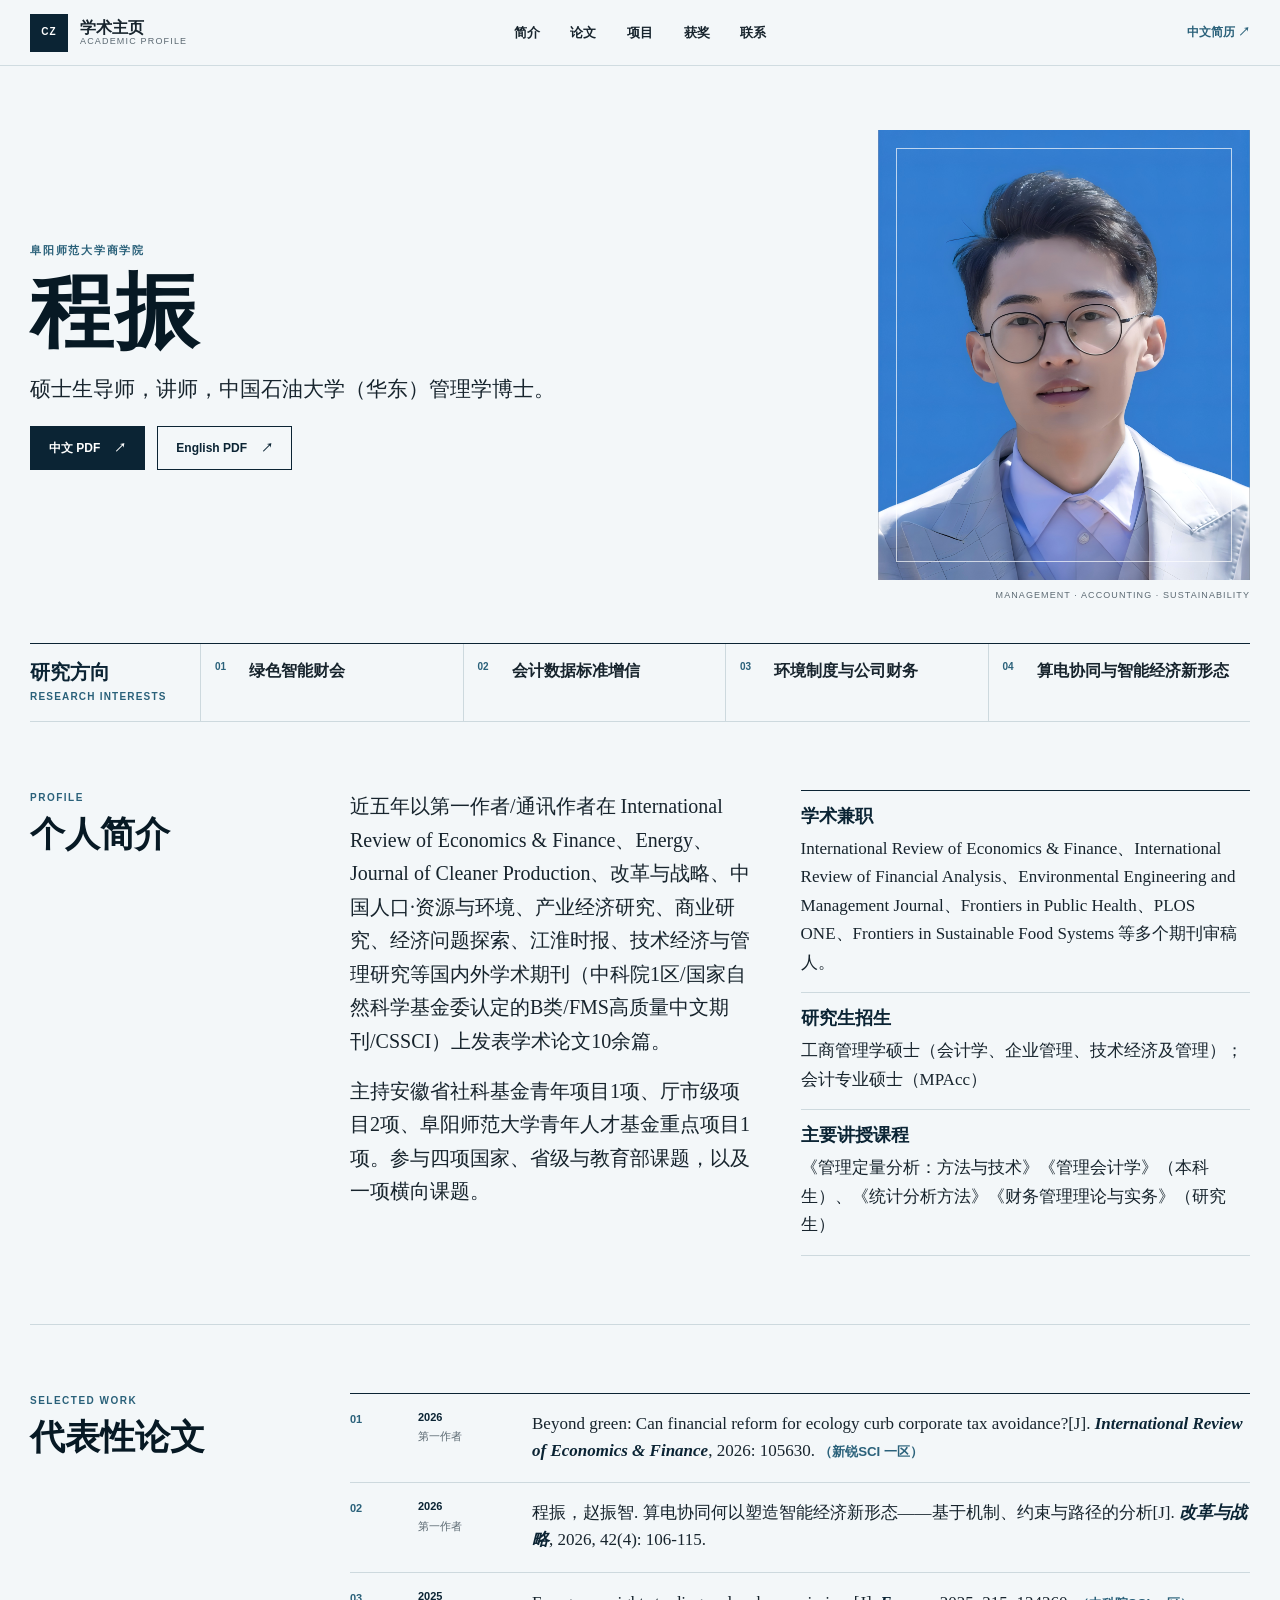
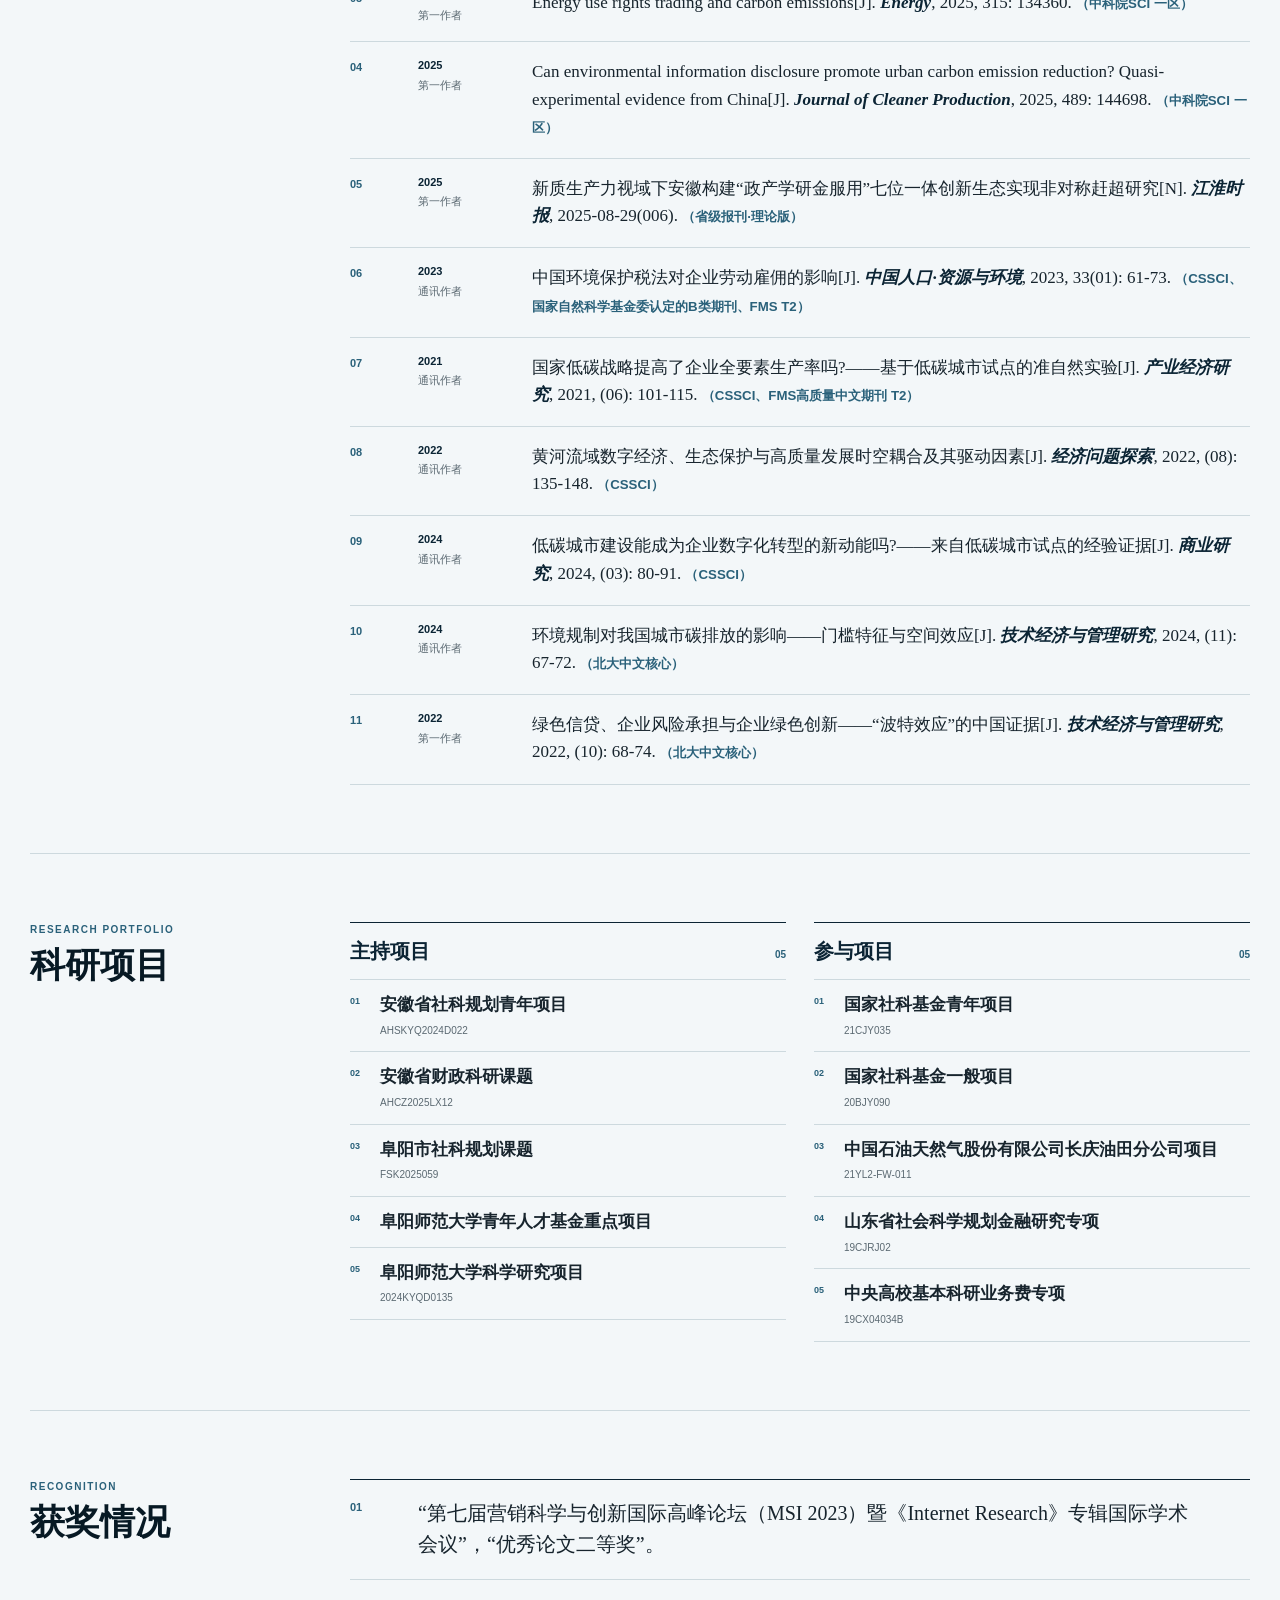
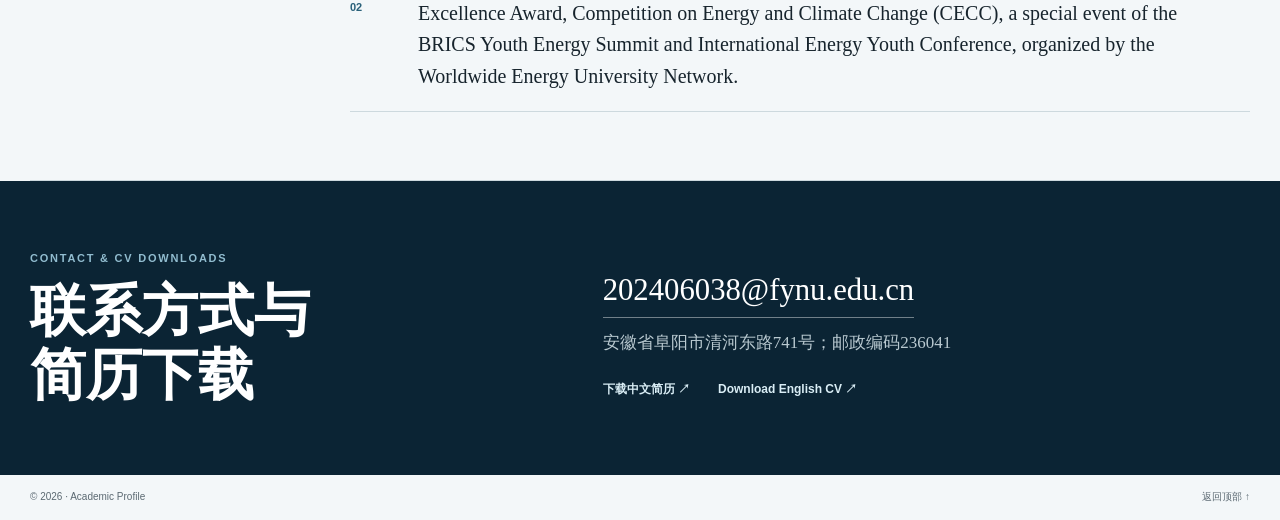
==== commit 6eeea695: "Add 2026 Reform and Strategy publication" ====
--- a/index.html
+++ b/index.html
@@ -26,7 +26,7 @@
       <a href="#awards">获奖</a>
       <a href="#contact">联系</a>
     </nav>
-    <a class="header-download" href="chengzhen_teacher_profile_no_if.pdf" target="_blank" rel="noreferrer">
+    <a class="header-download" href="chengzhen_teacher_profile_no_if.pdf?v=20260820" target="_blank" rel="noreferrer">
       中文简历 <span aria-hidden="true">↗</span>
     </a>
   </header>
@@ -40,10 +40,10 @@
         </div>
         <p class="hero-lede">硕士生导师，讲师，中国石油大学（华东）管理学博士。</p>
         <div class="hero-actions" aria-label="简历下载">
-          <a class="button button-primary" href="chengzhen_teacher_profile_no_if.pdf" target="_blank" rel="noreferrer">
+          <a class="button button-primary" href="chengzhen_teacher_profile_no_if.pdf?v=20260820" target="_blank" rel="noreferrer">
             中文 PDF <span aria-hidden="true">↗</span>
           </a>
-          <a class="button button-secondary" href="chengzhen_teacher_profile_en.pdf" target="_blank" rel="noreferrer">
+          <a class="button button-secondary" href="chengzhen_teacher_profile_en.pdf?v=20260820" target="_blank" rel="noreferrer">
             English PDF <span aria-hidden="true">↗</span>
           </a>
         </div>
@@ -75,7 +75,7 @@
       </header>
       <div class="section-body profile-grid">
         <article class="profile-lead">
-          <p>近五年在以第一作者/通讯作者在 International Review of Economics &amp; Finance、Energy、Journal of Cleaner Production、中国人口·资源与环境、产业经济研究、商业研究、经济问题探索、江淮时报、技术经济与管理研究等国内外学术期刊（中科院1区/国家自然科学基金委认定的B类/FMS高质量中文期刊/CSSCI）上发表学术论文10余篇。</p>
+          <p>近五年以第一作者/通讯作者在 International Review of Economics &amp; Finance、Energy、Journal of Cleaner Production、改革与战略、中国人口·资源与环境、产业经济研究、商业研究、经济问题探索、江淮时报、技术经济与管理研究等国内外学术期刊（中科院1区/国家自然科学基金委认定的B类/FMS高质量中文期刊/CSSCI）上发表学术论文10余篇。</p>
           <p>主持安徽省社科基金青年项目1项、厅市级项目2项、阜阳师范大学青年人才基金重点项目1项。参与四项国家、省级与教育部课题，以及一项横向课题。</p>
         </article>
         <dl class="fact-list">
@@ -116,6 +116,16 @@
             <span class="pub-number">02</span>
             <article>
               <div class="pub-meta">
+                <time>2026</time>
+                <span>第一作者</span>
+              </div>
+              <p>程振，赵振智. 算电协同何以塑造智能经济新形态——基于机制、约束与路径的分析[J]. <cite>改革与战略</cite>, 2026, 42(4): 106-115.</p>
+            </article>
+          </li>
+          <li>
+            <span class="pub-number">03</span>
+            <article>
+              <div class="pub-meta">
                 <time>2025</time>
                 <span>第一作者</span>
               </div>
@@ -123,7 +133,7 @@
             </article>
           </li>
           <li>
-            <span class="pub-number">03</span>
+            <span class="pub-number">04</span>
             <article>
               <div class="pub-meta">
                 <time>2025</time>
@@ -133,7 +143,7 @@
             </article>
           </li>
           <li>
-            <span class="pub-number">04</span>
+            <span class="pub-number">05</span>
             <article>
               <div class="pub-meta">
                 <time>2025</time>
@@ -143,7 +153,7 @@
             </article>
           </li>
           <li>
-            <span class="pub-number">05</span>
+            <span class="pub-number">06</span>
             <article>
               <div class="pub-meta">
                 <time>2023</time>
@@ -153,7 +163,7 @@
             </article>
           </li>
           <li>
-            <span class="pub-number">06</span>
+            <span class="pub-number">07</span>
             <article>
               <div class="pub-meta">
                 <time>2021</time>
@@ -163,7 +173,7 @@
             </article>
           </li>
           <li>
-            <span class="pub-number">07</span>
+            <span class="pub-number">08</span>
             <article>
               <div class="pub-meta">
                 <time>2022</time>
@@ -173,7 +183,7 @@
             </article>
           </li>
           <li>
-            <span class="pub-number">08</span>
+            <span class="pub-number">09</span>
             <article>
               <div class="pub-meta">
                 <time>2024</time>
@@ -183,7 +193,7 @@
             </article>
           </li>
           <li>
-            <span class="pub-number">09</span>
+            <span class="pub-number">10</span>
             <article>
               <div class="pub-meta">
                 <time>2024</time>
@@ -193,7 +203,7 @@
             </article>
           </li>
           <li>
-            <span class="pub-number">10</span>
+            <span class="pub-number">11</span>
             <article>
               <div class="pub-meta">
                 <time>2022</time>
@@ -296,8 +306,8 @@
         <a class="contact-email" href="mailto:202406038@fynu.edu.cn">202406038@fynu.edu.cn</a>
         <p>安徽省阜阳市清河东路741号；邮政编码236041</p>
         <div class="contact-downloads">
-          <a href="chengzhen_teacher_profile_no_if.pdf" target="_blank" rel="noreferrer">下载中文简历 <span aria-hidden="true">↗</span></a>
-          <a href="chengzhen_teacher_profile_en.pdf" target="_blank" rel="noreferrer">Download English CV <span aria-hidden="true">↗</span></a>
+          <a href="chengzhen_teacher_profile_no_if.pdf?v=20260820" target="_blank" rel="noreferrer">下载中文简历 <span aria-hidden="true">↗</span></a>
+          <a href="chengzhen_teacher_profile_en.pdf?v=20260820" target="_blank" rel="noreferrer">Download English CV <span aria-hidden="true">↗</span></a>
         </div>
       </div>
     </section>
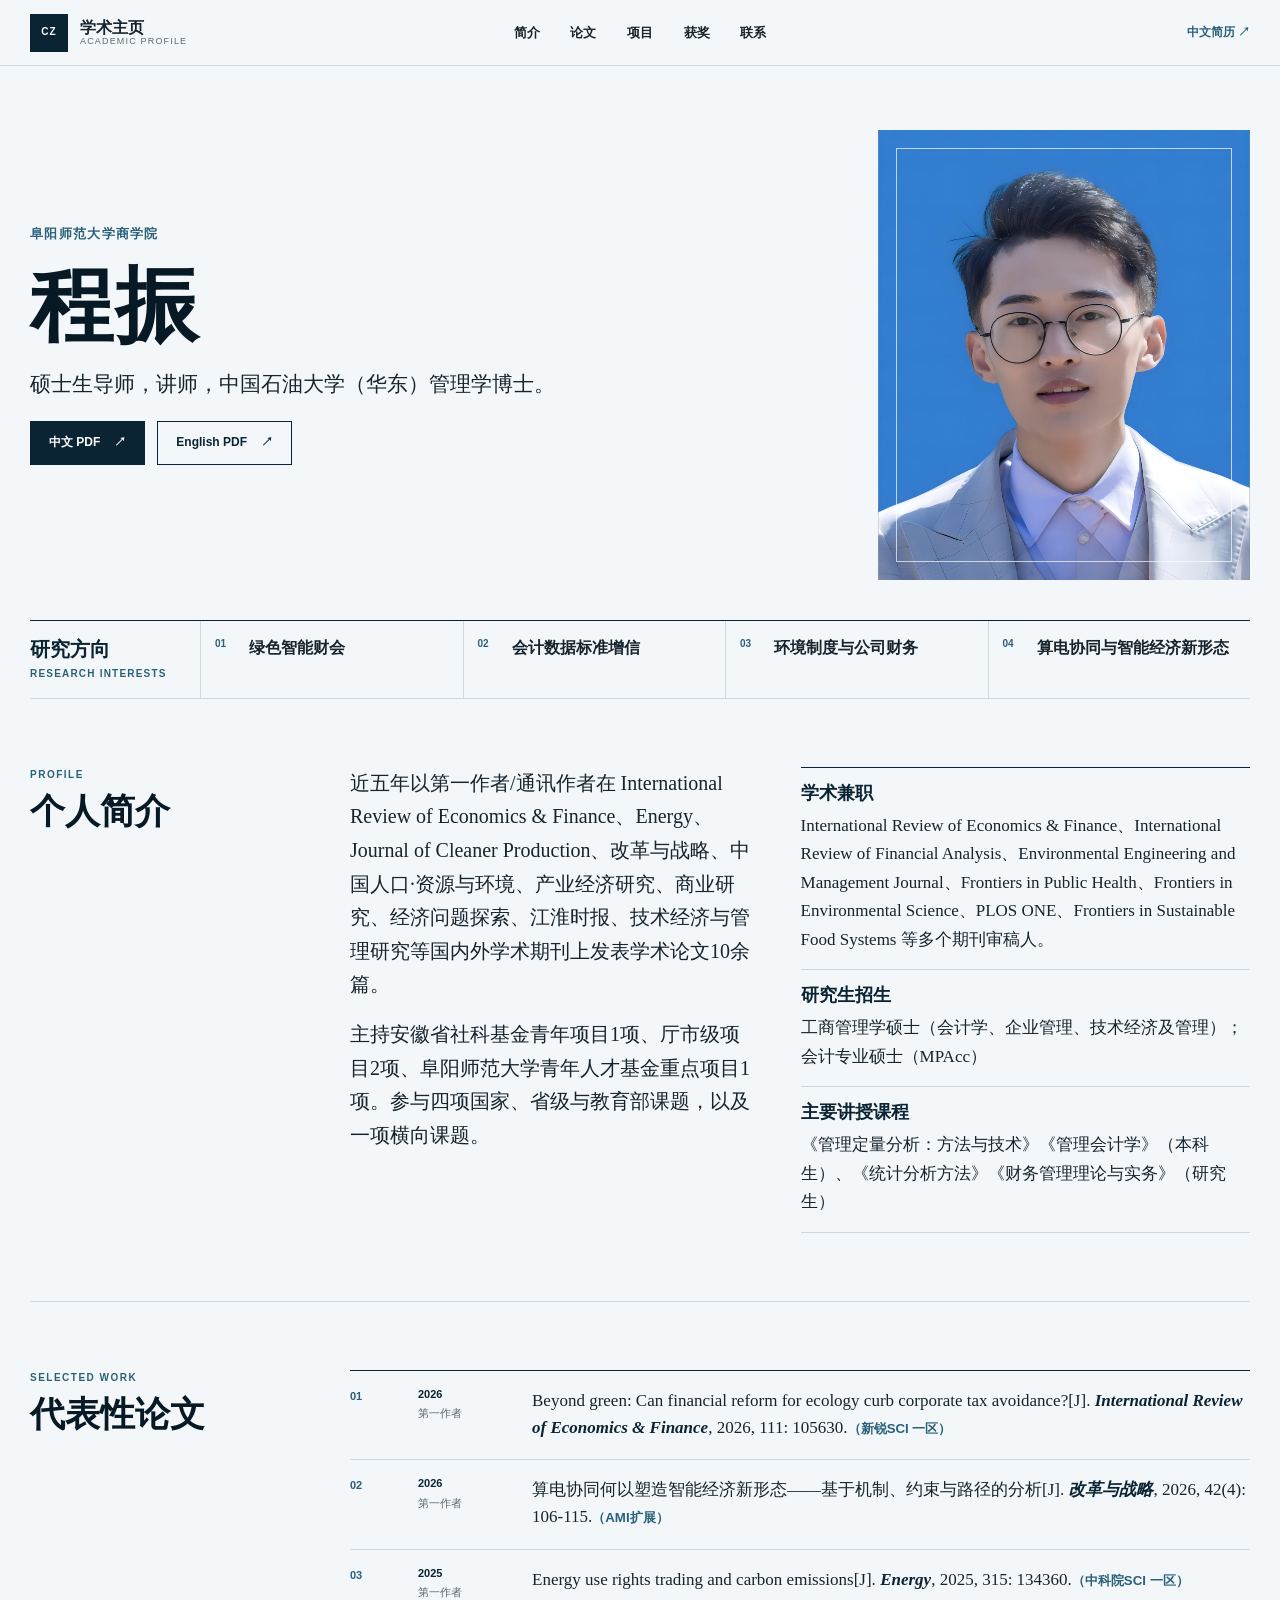
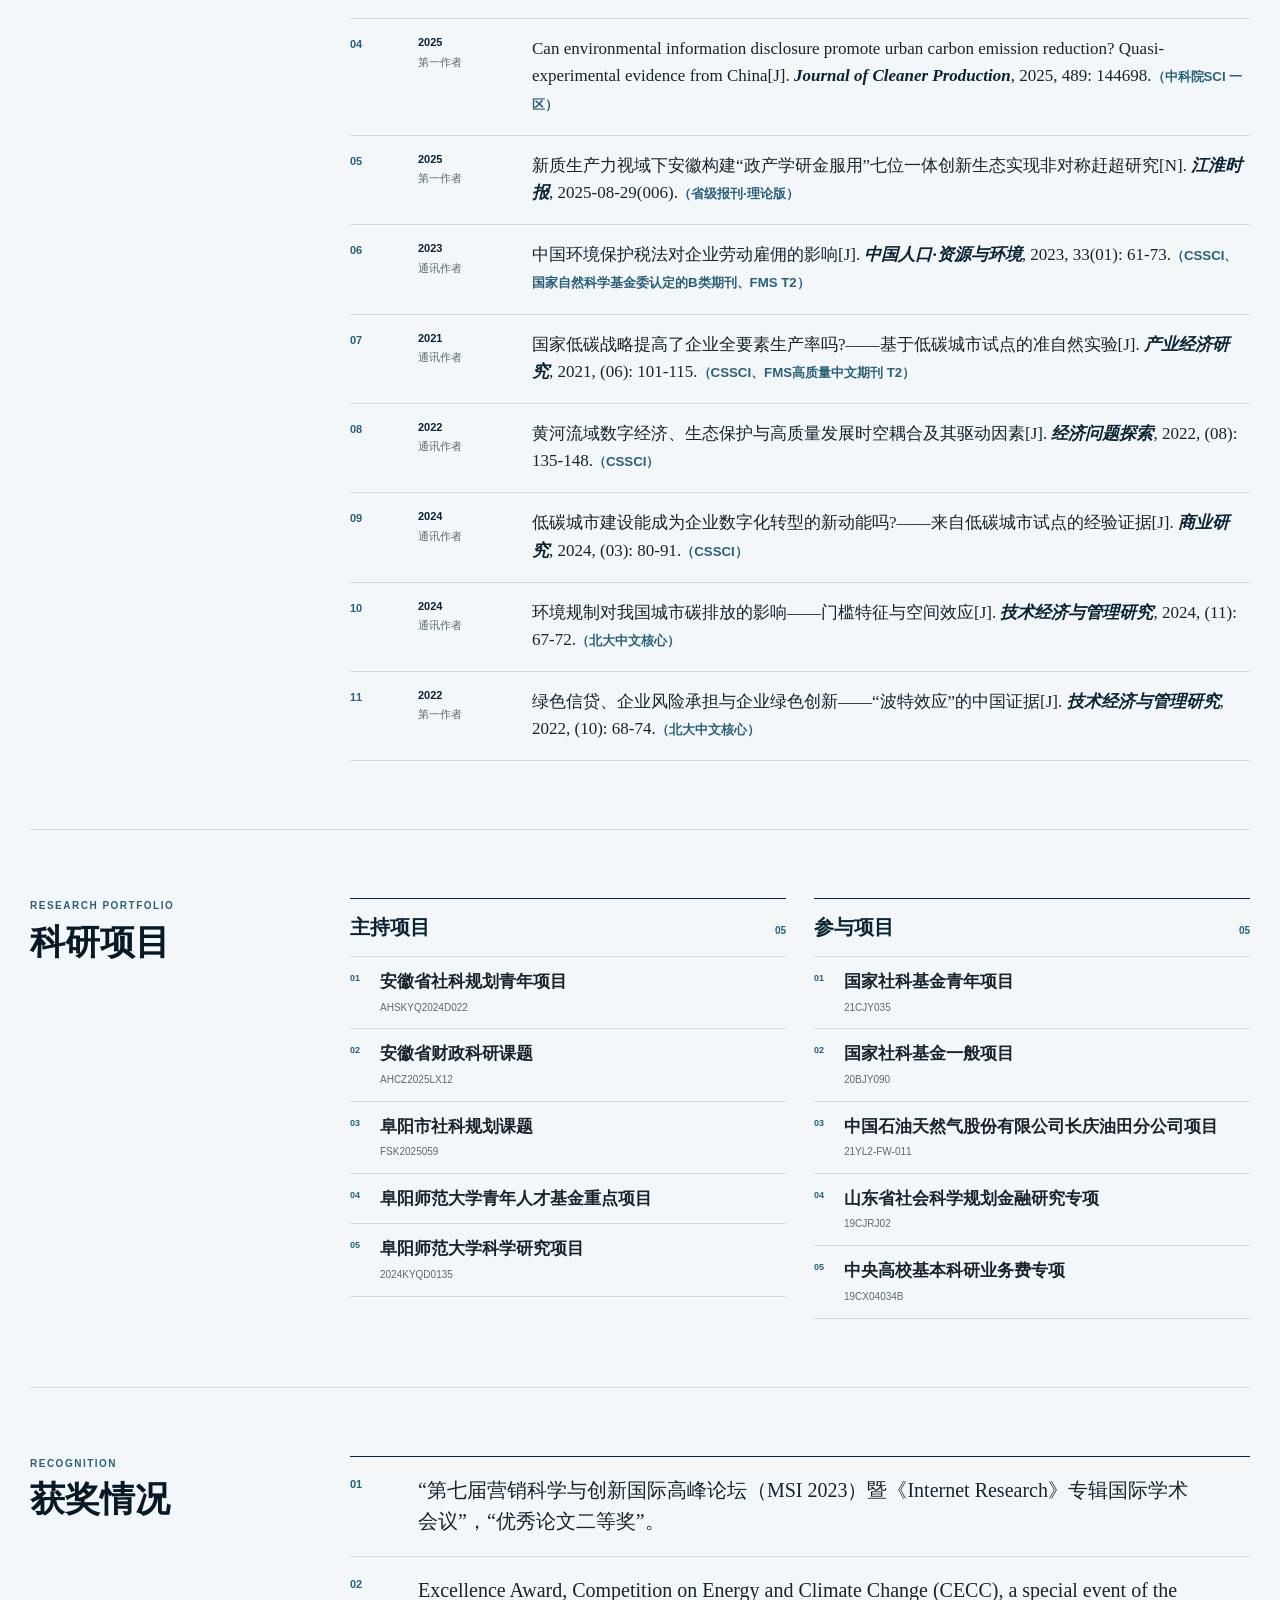
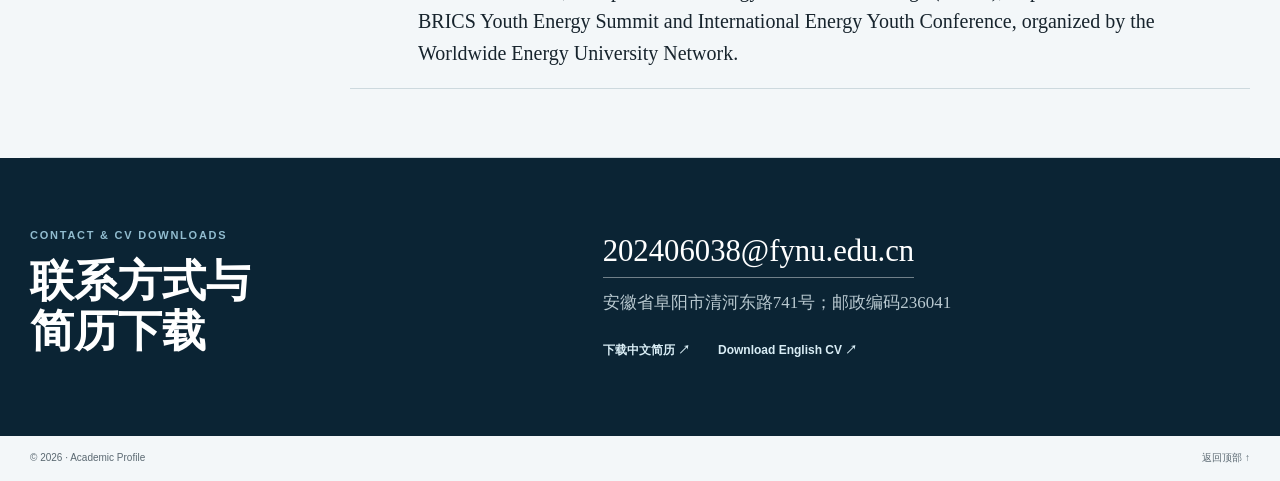
==== commit e1848258: "更新论文信息与主页版式" ====
--- a/index.html
+++ b/index.html
@@ -7,7 +7,7 @@
   <meta name="theme-color" content="#0b2434" />
   <title>程振｜学术主页</title>
   <meta name="description" content="程振，中国石油大学（华东）管理学博士，硕士生导师，讲师。研究方向：绿色智能财会、会计数据标准增信、环境制度与公司财务、算电协同与智能经济新形态。" />
-  <link rel="stylesheet" href="styles.css?v=20260730b" />
+  <link rel="stylesheet" href="styles.css?v=20260820" />
 </head>
 <body>
   <a class="skip-link" href="#main">跳到主要内容</a>
@@ -26,7 +26,7 @@
       <a href="#awards">获奖</a>
       <a href="#contact">联系</a>
     </nav>
-    <a class="header-download" href="chengzhen_teacher_profile_no_if.pdf?v=20260820" target="_blank" rel="noreferrer">
+    <a class="header-download" href="chengzhen_teacher_profile_no_if.pdf?v=20260820b" target="_blank" rel="noreferrer">
       中文简历 <span aria-hidden="true">↗</span>
     </a>
   </header>
@@ -40,10 +40,10 @@
         </div>
         <p class="hero-lede">硕士生导师，讲师，中国石油大学（华东）管理学博士。</p>
         <div class="hero-actions" aria-label="简历下载">
-          <a class="button button-primary" href="chengzhen_teacher_profile_no_if.pdf?v=20260820" target="_blank" rel="noreferrer">
+          <a class="button button-primary" href="chengzhen_teacher_profile_no_if.pdf?v=20260820b" target="_blank" rel="noreferrer">
             中文 PDF <span aria-hidden="true">↗</span>
           </a>
-          <a class="button button-secondary" href="chengzhen_teacher_profile_en.pdf?v=20260820" target="_blank" rel="noreferrer">
+          <a class="button button-secondary" href="chengzhen_teacher_profile_en.pdf?v=20260820b" target="_blank" rel="noreferrer">
             English PDF <span aria-hidden="true">↗</span>
           </a>
         </div>
@@ -52,7 +52,6 @@
         <div class="portrait-frame">
           <img src="assets/profile-hd-20260426.png" alt="程振职业照" width="742" height="1040" decoding="async" fetchpriority="high" />
         </div>
-        <figcaption>Management · Accounting · Sustainability</figcaption>
       </figure>
       <div class="research-axis" aria-label="研究方向">
         <div class="research-axis-label">
@@ -75,13 +74,13 @@
       </header>
       <div class="section-body profile-grid">
         <article class="profile-lead">
-          <p>近五年以第一作者/通讯作者在 International Review of Economics &amp; Finance、Energy、Journal of Cleaner Production、改革与战略、中国人口·资源与环境、产业经济研究、商业研究、经济问题探索、江淮时报、技术经济与管理研究等国内外学术期刊（中科院1区/国家自然科学基金委认定的B类/FMS高质量中文期刊/CSSCI）上发表学术论文10余篇。</p>
+          <p>近五年以第一作者/通讯作者在 International Review of Economics &amp; Finance、Energy、Journal of Cleaner Production、改革与战略、中国人口·资源与环境、产业经济研究、商业研究、经济问题探索、江淮时报、技术经济与管理研究等国内外学术期刊上发表学术论文10余篇。</p>
           <p>主持安徽省社科基金青年项目1项、厅市级项目2项、阜阳师范大学青年人才基金重点项目1项。参与四项国家、省级与教育部课题，以及一项横向课题。</p>
         </article>
         <dl class="fact-list">
           <div>
             <dt>学术兼职</dt>
-            <dd>International Review of Economics &amp; Finance、International Review of Financial Analysis、Environmental Engineering and Management Journal、Frontiers in Public Health、PLOS ONE、Frontiers in Sustainable Food Systems 等多个期刊审稿人。</dd>
+            <dd>International Review of Economics &amp; Finance、International Review of Financial Analysis、Environmental Engineering and Management Journal、Frontiers in Public Health、Frontiers in Environmental Science、PLOS ONE、Frontiers in Sustainable Food Systems 等多个期刊审稿人。</dd>
           </div>
           <div>
             <dt>研究生招生</dt>
@@ -109,7 +108,7 @@
                 <time>2026</time>
                 <span>第一作者</span>
               </div>
-              <p>Beyond green: Can financial reform for ecology curb corporate tax avoidance?[J]. <cite>International Review of Economics &amp; Finance</cite>, 2026: 105630. <span class="journal-tier">（新锐SCI 一区）</span></p>
+              <p>Beyond green: Can financial reform for ecology curb corporate tax avoidance?[J]. <cite>International Review of Economics &amp; Finance</cite>, 2026, 111: 105630.<span class="journal-tier">（新锐SCI 一区）</span></p>
             </article>
           </li>
           <li>
@@ -119,7 +118,7 @@
                 <time>2026</time>
                 <span>第一作者</span>
               </div>
-              <p>程振，赵振智. 算电协同何以塑造智能经济新形态——基于机制、约束与路径的分析[J]. <cite>改革与战略</cite>, 2026, 42(4): 106-115.</p>
+              <p>算电协同何以塑造智能经济新形态——基于机制、约束与路径的分析[J]. <cite>改革与战略</cite>, 2026, 42(4): 106-115.<span class="journal-tier">（AMI扩展）</span></p>
             </article>
           </li>
           <li>
@@ -129,7 +128,7 @@
                 <time>2025</time>
                 <span>第一作者</span>
               </div>
-              <p>Energy use rights trading and carbon emissions[J]. <cite>Energy</cite>, 2025, 315: 134360. <span class="journal-tier">（中科院SCI 一区）</span></p>
+              <p>Energy use rights trading and carbon emissions[J]. <cite>Energy</cite>, 2025, 315: 134360.<span class="journal-tier">（中科院SCI 一区）</span></p>
             </article>
           </li>
           <li>
@@ -139,7 +138,7 @@
                 <time>2025</time>
                 <span>第一作者</span>
               </div>
-              <p>Can environmental information disclosure promote urban carbon emission reduction? Quasi-experimental evidence from China[J]. <cite>Journal of Cleaner Production</cite>, 2025, 489: 144698. <span class="journal-tier">（中科院SCI 一区）</span></p>
+              <p>Can environmental information disclosure promote urban carbon emission reduction? Quasi-experimental evidence from China[J]. <cite>Journal of Cleaner Production</cite>, 2025, 489: 144698.<span class="journal-tier">（中科院SCI 一区）</span></p>
             </article>
           </li>
           <li>
@@ -149,7 +148,7 @@
                 <time>2025</time>
                 <span>第一作者</span>
               </div>
-              <p>新质生产力视域下安徽构建“政产学研金服用”七位一体创新生态实现非对称赶超研究[N]. <cite>江淮时报</cite>, 2025-08-29(006). <span class="journal-tier">（省级报刊·理论版）</span></p>
+              <p>新质生产力视域下安徽构建“政产学研金服用”七位一体创新生态实现非对称赶超研究[N]. <cite>江淮时报</cite>, 2025-08-29(006).<span class="journal-tier">（省级报刊·理论版）</span></p>
             </article>
           </li>
           <li>
@@ -159,7 +158,7 @@
                 <time>2023</time>
                 <span>通讯作者</span>
               </div>
-              <p>中国环境保护税法对企业劳动雇佣的影响[J]. <cite>中国人口·资源与环境</cite>, 2023, 33(01): 61-73. <span class="journal-tier">（CSSCI、国家自然科学基金委认定的B类期刊、FMS T2）</span></p>
+              <p>中国环境保护税法对企业劳动雇佣的影响[J]. <cite>中国人口·资源与环境</cite>, 2023, 33(01): 61-73.<span class="journal-tier">（CSSCI、国家自然科学基金委认定的B类期刊、FMS T2）</span></p>
             </article>
           </li>
           <li>
@@ -169,7 +168,7 @@
                 <time>2021</time>
                 <span>通讯作者</span>
               </div>
-              <p>国家低碳战略提高了企业全要素生产率吗?——基于低碳城市试点的准自然实验[J]. <cite>产业经济研究</cite>, 2021, (06): 101-115. <span class="journal-tier">（CSSCI、FMS高质量中文期刊 T2）</span></p>
+              <p>国家低碳战略提高了企业全要素生产率吗?——基于低碳城市试点的准自然实验[J]. <cite>产业经济研究</cite>, 2021, (06): 101-115.<span class="journal-tier">（CSSCI、FMS高质量中文期刊 T2）</span></p>
             </article>
           </li>
           <li>
@@ -179,7 +178,7 @@
                 <time>2022</time>
                 <span>通讯作者</span>
               </div>
-              <p>黄河流域数字经济、生态保护与高质量发展时空耦合及其驱动因素[J]. <cite>经济问题探索</cite>, 2022, (08): 135-148. <span class="journal-tier">（CSSCI）</span></p>
+              <p>黄河流域数字经济、生态保护与高质量发展时空耦合及其驱动因素[J]. <cite>经济问题探索</cite>, 2022, (08): 135-148.<span class="journal-tier">（CSSCI）</span></p>
             </article>
           </li>
           <li>
@@ -189,7 +188,7 @@
                 <time>2024</time>
                 <span>通讯作者</span>
               </div>
-              <p>低碳城市建设能成为企业数字化转型的新动能吗?——来自低碳城市试点的经验证据[J]. <cite>商业研究</cite>, 2024, (03): 80-91. <span class="journal-tier">（CSSCI）</span></p>
+              <p>低碳城市建设能成为企业数字化转型的新动能吗?——来自低碳城市试点的经验证据[J]. <cite>商业研究</cite>, 2024, (03): 80-91.<span class="journal-tier">（CSSCI）</span></p>
             </article>
           </li>
           <li>
@@ -199,7 +198,7 @@
                 <time>2024</time>
                 <span>通讯作者</span>
               </div>
-              <p>环境规制对我国城市碳排放的影响——门槛特征与空间效应[J]. <cite>技术经济与管理研究</cite>, 2024, (11): 67-72. <span class="journal-tier">（北大中文核心）</span></p>
+              <p>环境规制对我国城市碳排放的影响——门槛特征与空间效应[J]. <cite>技术经济与管理研究</cite>, 2024, (11): 67-72.<span class="journal-tier">（北大中文核心）</span></p>
             </article>
           </li>
           <li>
@@ -209,7 +208,7 @@
                 <time>2022</time>
                 <span>第一作者</span>
               </div>
-              <p>绿色信贷、企业风险承担与企业绿色创新——“波特效应”的中国证据[J]. <cite>技术经济与管理研究</cite>, 2022, (10): 68-74. <span class="journal-tier">（北大中文核心）</span></p>
+              <p>绿色信贷、企业风险承担与企业绿色创新——“波特效应”的中国证据[J]. <cite>技术经济与管理研究</cite>, 2022, (10): 68-74.<span class="journal-tier">（北大中文核心）</span></p>
             </article>
           </li>
         </ol>
@@ -306,8 +305,8 @@
         <a class="contact-email" href="mailto:202406038@fynu.edu.cn">202406038@fynu.edu.cn</a>
         <p>安徽省阜阳市清河东路741号；邮政编码236041</p>
         <div class="contact-downloads">
-          <a href="chengzhen_teacher_profile_no_if.pdf?v=20260820" target="_blank" rel="noreferrer">下载中文简历 <span aria-hidden="true">↗</span></a>
-          <a href="chengzhen_teacher_profile_en.pdf?v=20260820" target="_blank" rel="noreferrer">Download English CV <span aria-hidden="true">↗</span></a>
+          <a href="chengzhen_teacher_profile_no_if.pdf?v=20260820b" target="_blank" rel="noreferrer">下载中文简历 <span aria-hidden="true">↗</span></a>
+          <a href="chengzhen_teacher_profile_en.pdf?v=20260820b" target="_blank" rel="noreferrer">Download English CV <span aria-hidden="true">↗</span></a>
         </div>
       </div>
     </section>
--- a/styles.css
+++ b/styles.css
@@ -211,6 +211,7 @@
   margin: 18px 0 0;
   font-size: clamp(18px, 1.8vw, 21px);
   line-height: 1.62;
+  overflow-wrap: anywhere;
 }
 
 .hero-actions {
@@ -288,14 +289,10 @@
   filter: saturate(0.88) contrast(1.03);
 }
 
-.portrait figcaption {
-  margin-top: 8px;
-  color: var(--muted);
-  font-family: var(--sans);
-  font-size: 9px;
-  letter-spacing: 0.12em;
-  text-align: right;
-  text-transform: uppercase;
+.hero-copy > .eyebrow {
+  margin-bottom: 20px;
+  font-size: 13px;
+  letter-spacing: 0.1em;
 }
 
 .research-axis {
@@ -604,8 +601,8 @@
 
 .contact-section h2 {
   margin: 0;
-  font-size: clamp(2.3rem, 4.4vw, 4rem);
-  line-height: 1.14;
+  font-size: clamp(2rem, 3.4vw, 3.2rem);
+  line-height: 1.16;
 }
 
 .contact-details {
@@ -745,10 +742,6 @@
     height: 360px;
   }
 
-  .portrait figcaption {
-    display: none;
-  }
-
   .hero-copy {
     padding: 28px 0 8px;
   }
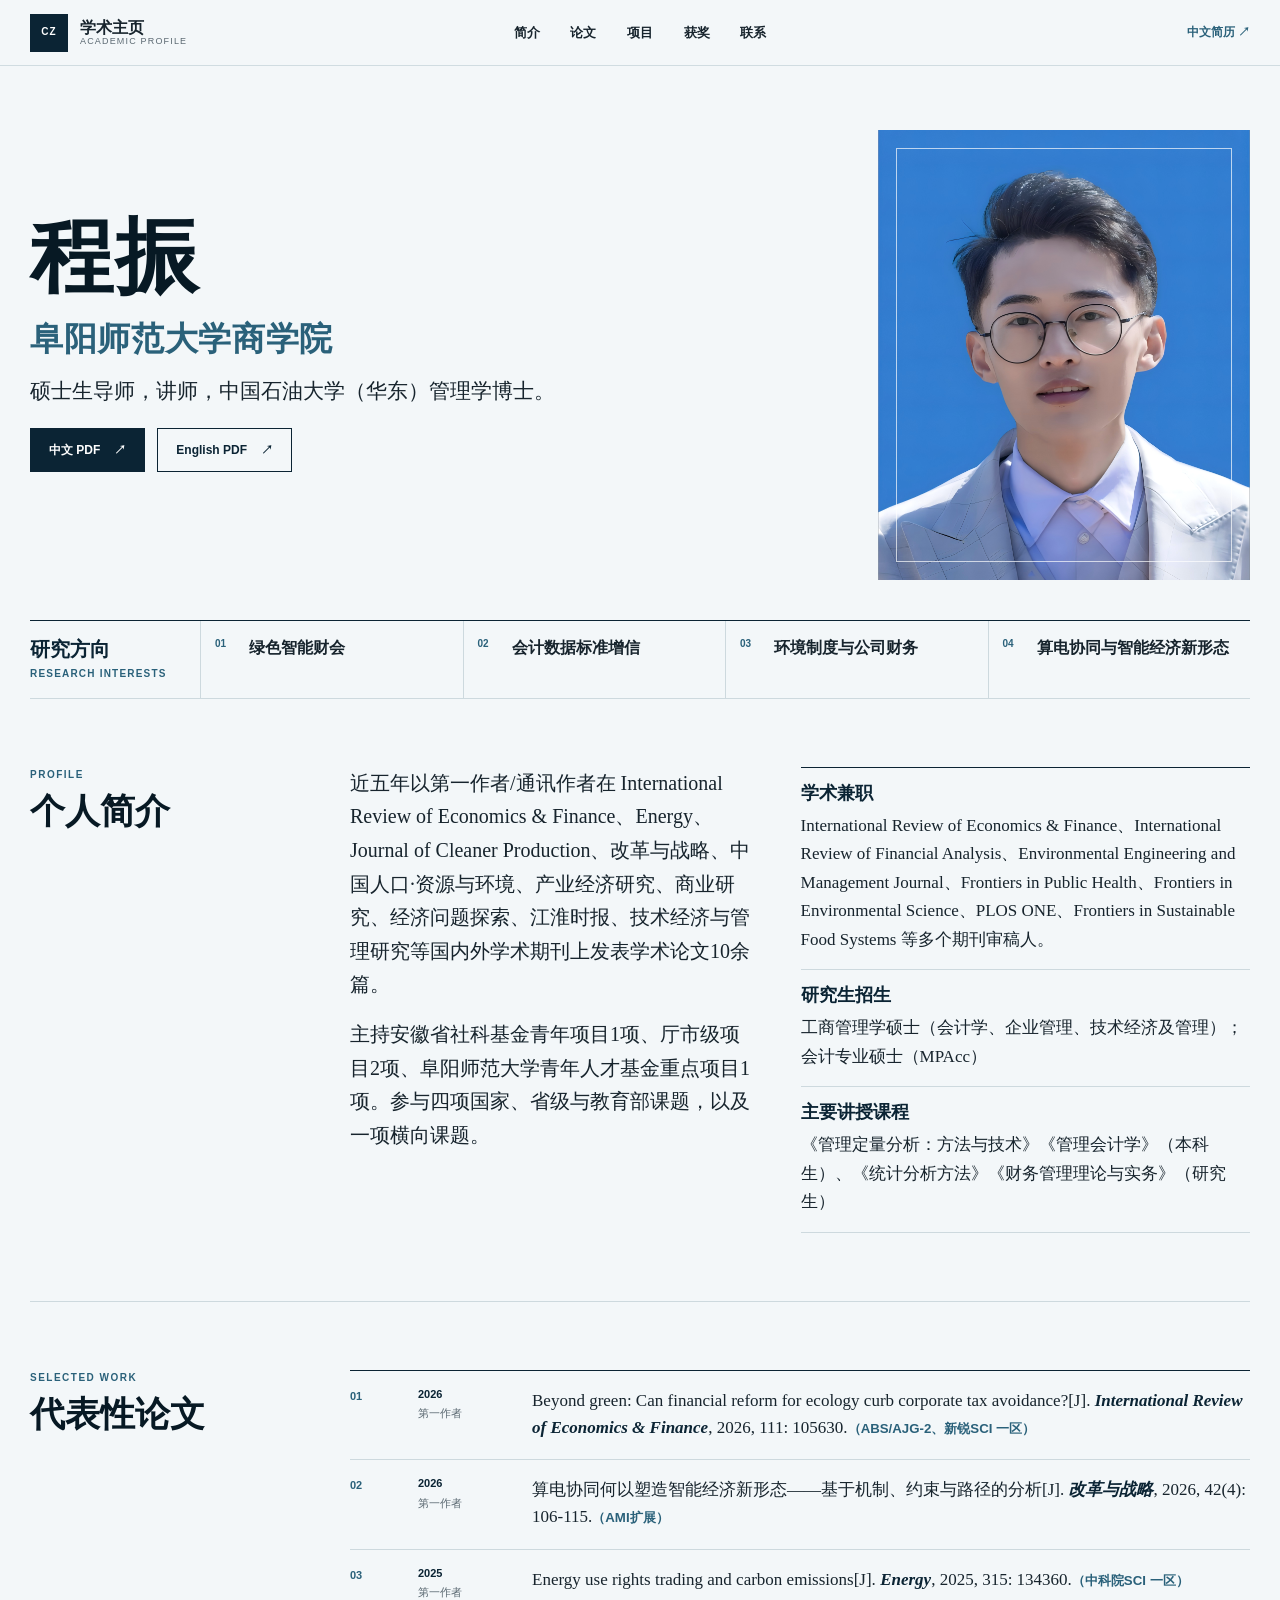
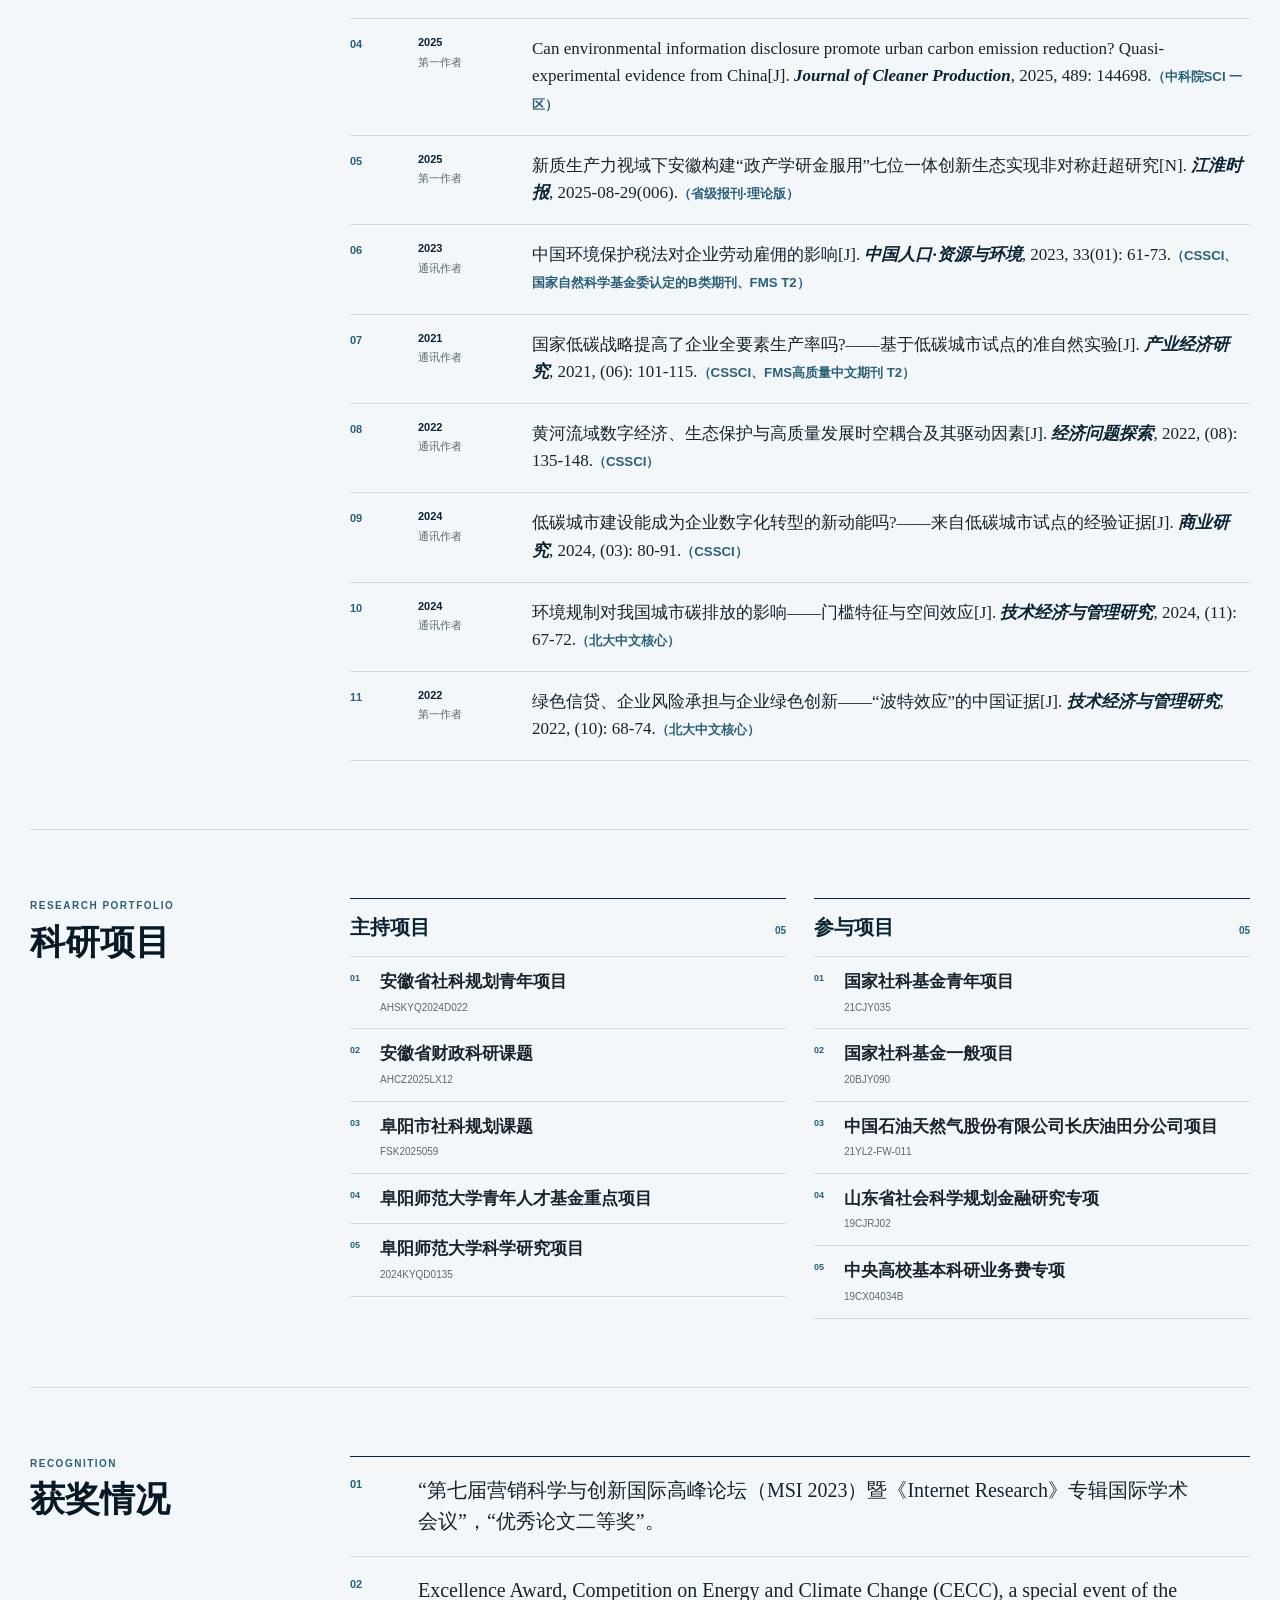
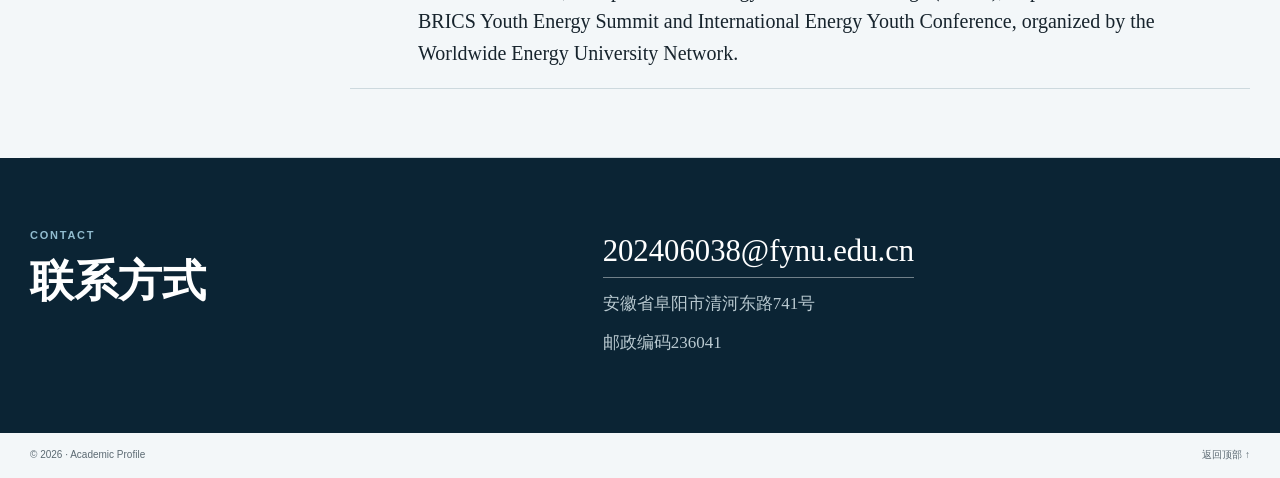
==== commit 179d3e11: "调整主页联系信息与双语简历版式" ====
--- a/index.html
+++ b/index.html
@@ -6,8 +6,8 @@
   <meta name="color-scheme" content="light" />
   <meta name="theme-color" content="#0b2434" />
   <title>程振｜学术主页</title>
-  <meta name="description" content="程振，中国石油大学（华东）管理学博士，硕士生导师，讲师。研究方向：绿色智能财会、会计数据标准增信、环境制度与公司财务、算电协同与智能经济新形态。" />
-  <link rel="stylesheet" href="styles.css?v=20260820" />
+  <meta name="description" content="程振，硕士生导师，讲师，中国石油大学（华东）管理学博士。研究方向：绿色智能财会、会计数据标准增信、环境制度与公司财务、算电协同与智能经济新形态。" />
+  <link rel="stylesheet" href="styles.css?v=20260824" />
 </head>
 <body>
   <a class="skip-link" href="#main">跳到主要内容</a>
@@ -26,7 +26,7 @@
       <a href="#awards">获奖</a>
       <a href="#contact">联系</a>
     </nav>
-    <a class="header-download" href="chengzhen_teacher_profile_no_if.pdf?v=20260820b" target="_blank" rel="noreferrer">
+    <a class="header-download" href="chengzhen_teacher_profile_no_if.pdf?v=20260824" target="_blank" rel="noreferrer">
       中文简历 <span aria-hidden="true">↗</span>
     </a>
   </header>
@@ -34,16 +34,16 @@
   <main id="main">
     <section id="top" class="hero">
       <div class="hero-copy">
-        <p class="eyebrow">阜阳师范大学商学院</p>
         <div class="hero-name">
           <h1>程振</h1>
         </div>
+        <p class="hero-affiliation">阜阳师范大学商学院</p>
         <p class="hero-lede">硕士生导师，讲师，中国石油大学（华东）管理学博士。</p>
         <div class="hero-actions" aria-label="简历下载">
-          <a class="button button-primary" href="chengzhen_teacher_profile_no_if.pdf?v=20260820b" target="_blank" rel="noreferrer">
+          <a class="button button-primary" href="chengzhen_teacher_profile_no_if.pdf?v=20260824" target="_blank" rel="noreferrer">
             中文 PDF <span aria-hidden="true">↗</span>
           </a>
-          <a class="button button-secondary" href="chengzhen_teacher_profile_en.pdf?v=20260820b" target="_blank" rel="noreferrer">
+          <a class="button button-secondary" href="chengzhen_teacher_profile_en.pdf?v=20260824" target="_blank" rel="noreferrer">
             English PDF <span aria-hidden="true">↗</span>
           </a>
         </div>
@@ -108,7 +108,7 @@
                 <time>2026</time>
                 <span>第一作者</span>
               </div>
-              <p>Beyond green: Can financial reform for ecology curb corporate tax avoidance?[J]. <cite>International Review of Economics &amp; Finance</cite>, 2026, 111: 105630.<span class="journal-tier">（新锐SCI 一区）</span></p>
+              <p>Beyond green: Can financial reform for ecology curb corporate tax avoidance?[J]. <cite>International Review of Economics &amp; Finance</cite>, 2026, 111: 105630.<span class="journal-tier">（ABS/AJG-2、新锐SCI 一区）</span></p>
             </article>
           </li>
           <li>
@@ -298,16 +298,13 @@
 
     <section id="contact" class="contact-section">
       <div>
-        <p class="eyebrow">Contact &amp; CV Downloads</p>
-        <h2>联系方式与<br />简历下载</h2>
+        <p class="eyebrow">Contact</p>
+        <h2>联系方式</h2>
       </div>
       <div class="contact-details">
         <a class="contact-email" href="mailto:202406038@fynu.edu.cn">202406038@fynu.edu.cn</a>
-        <p>安徽省阜阳市清河东路741号；邮政编码236041</p>
-        <div class="contact-downloads">
-          <a href="chengzhen_teacher_profile_no_if.pdf?v=20260820b" target="_blank" rel="noreferrer">下载中文简历 <span aria-hidden="true">↗</span></a>
-          <a href="chengzhen_teacher_profile_en.pdf?v=20260820b" target="_blank" rel="noreferrer">Download English CV <span aria-hidden="true">↗</span></a>
-        </div>
+        <p>安徽省阜阳市清河东路741号</p>
+        <p>邮政编码236041</p>
       </div>
     </section>
   </main>
--- a/styles.css
+++ b/styles.css
@@ -206,9 +206,18 @@
   line-height: 1;
 }
 
+.hero-affiliation {
+  margin: 18px 0 0;
+  color: var(--blue-600);
+  font-size: clamp(25px, 2.6vw, 34px);
+  font-weight: 600;
+  letter-spacing: 0.02em;
+  line-height: 1.3;
+}
+
 .hero-lede {
-  max-width: 34em;
-  margin: 18px 0 0;
+  max-width: 38em;
+  margin: 14px 0 0;
   font-size: clamp(18px, 1.8vw, 21px);
   line-height: 1.62;
   overflow-wrap: anywhere;
@@ -287,12 +296,6 @@
   object-fit: cover;
   object-position: center 22%;
   filter: saturate(0.88) contrast(1.03);
-}
-
-.hero-copy > .eyebrow {
-  margin-bottom: 20px;
-  font-size: 13px;
-  letter-spacing: 0.1em;
 }
 
 .research-axis {
@@ -606,6 +609,8 @@
 }
 
 .contact-details {
+  display: grid;
+  gap: 10px;
   align-self: end;
   padding-bottom: 8px;
 }
@@ -613,7 +618,7 @@
 .contact-email {
   display: block;
   width: fit-content;
-  margin-bottom: 11px;
+  margin-bottom: 2px;
   border-bottom: 1px solid rgba(255, 255, 255, 0.42);
   font-size: clamp(1.2rem, 2.4vw, 2rem);
 }
@@ -621,20 +626,6 @@
 .contact-details > p {
   margin: 0;
   color: #b9c9d0;
-}
-
-.contact-downloads {
-  display: flex;
-  flex-wrap: wrap;
-  gap: 14px 28px;
-  margin-top: 22px;
-}
-
-.contact-downloads a {
-  color: #d9edf5;
-  font-family: var(--sans);
-  font-size: 12px;
-  font-weight: 700;
 }
 
 .site-footer {
@@ -750,6 +741,10 @@
     font-size: clamp(3.5rem, 18vw, 5rem);
   }
 
+  .hero-affiliation {
+    font-size: clamp(23px, 7vw, 30px);
+  }
+
   .hero-lede {
     margin-top: 16px;
   }
@@ -826,8 +821,7 @@
 @media print {
   .site-header,
   .site-footer,
-  .hero-actions,
-  .contact-downloads {
+  .hero-actions {
     display: none;
   }
 
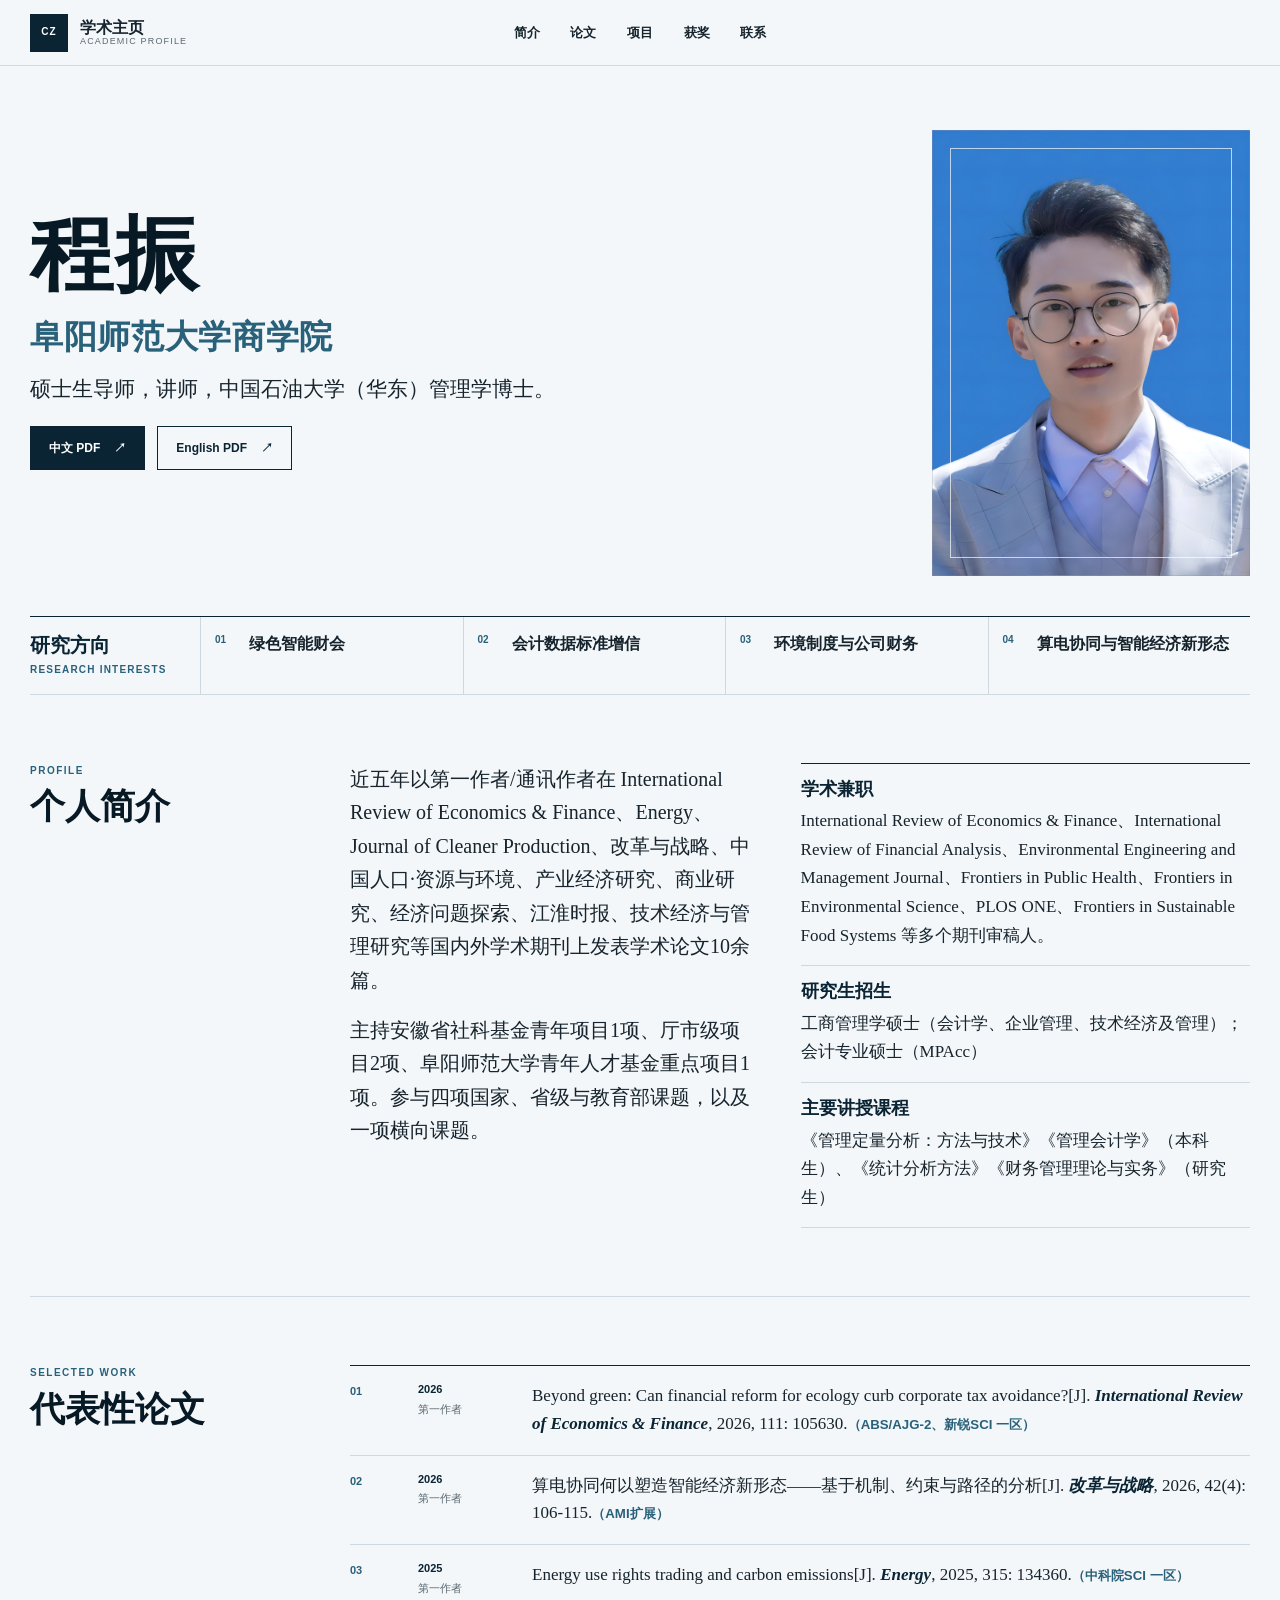
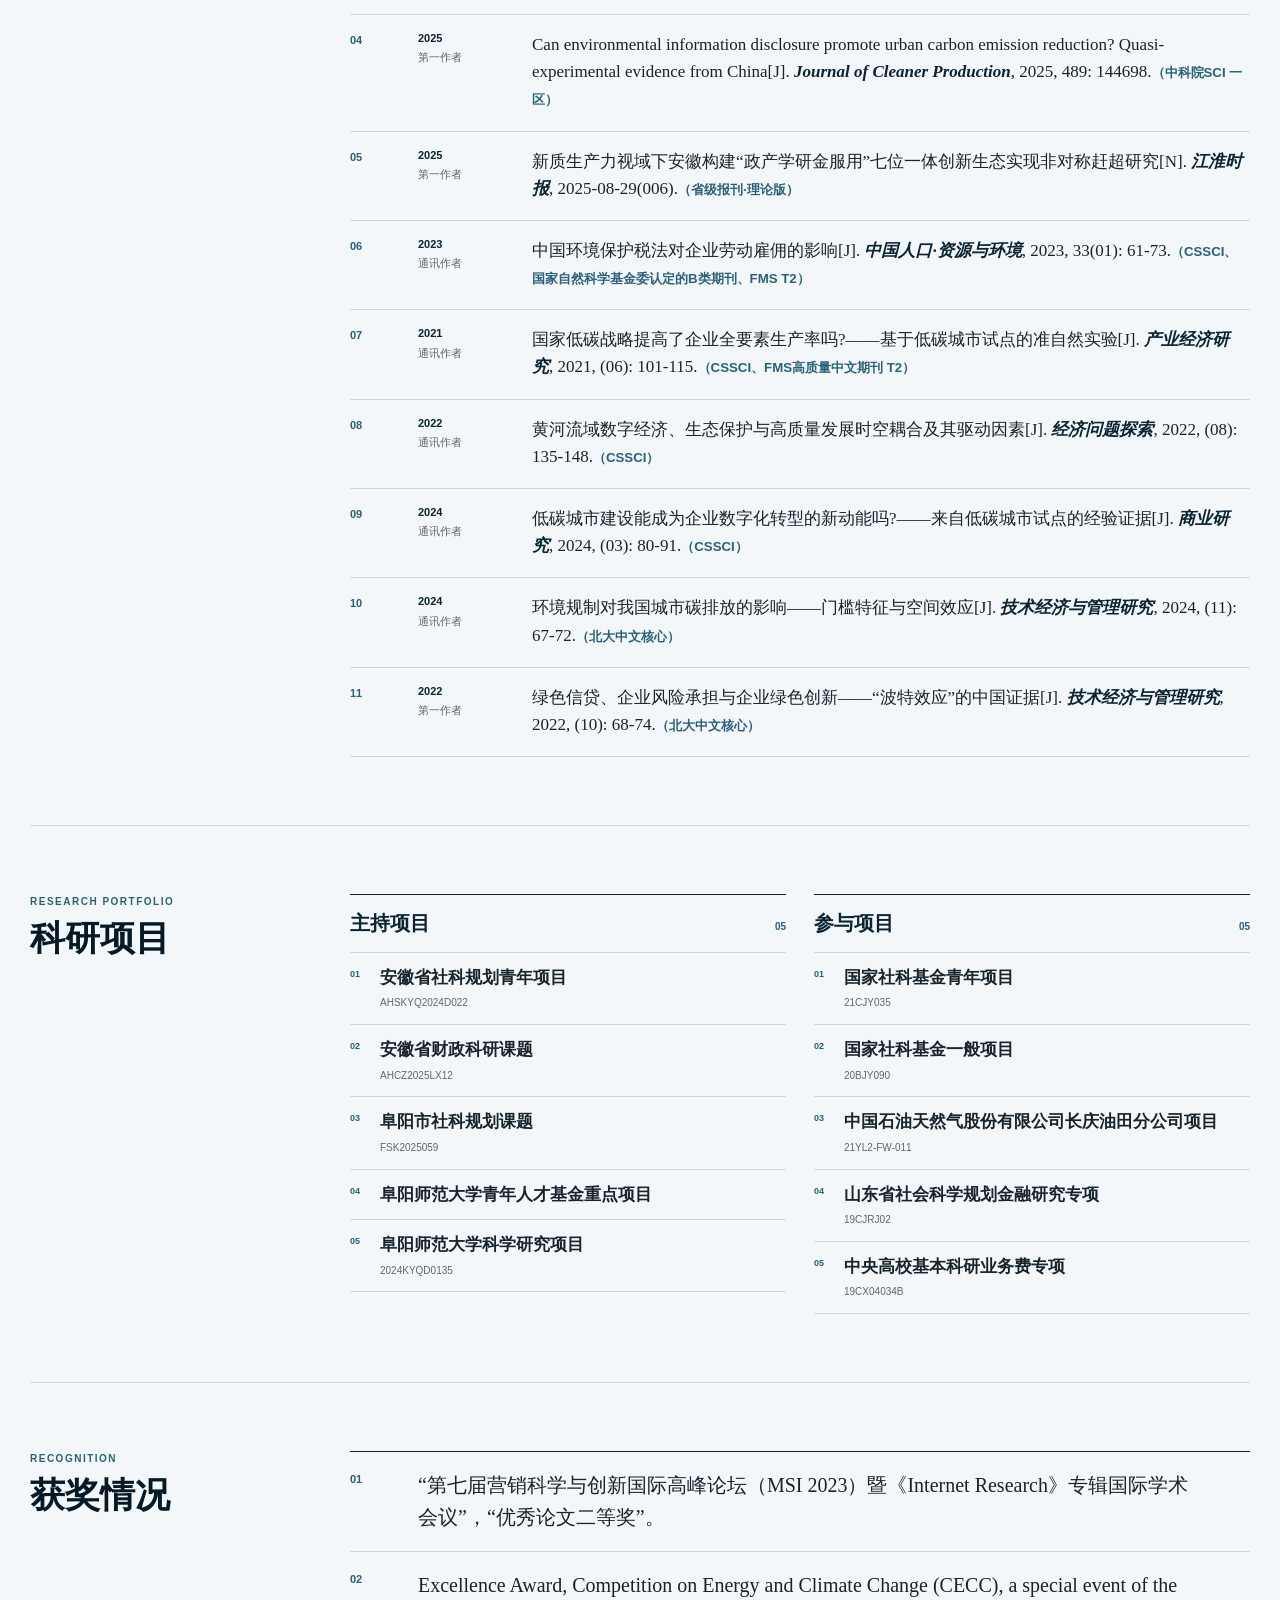
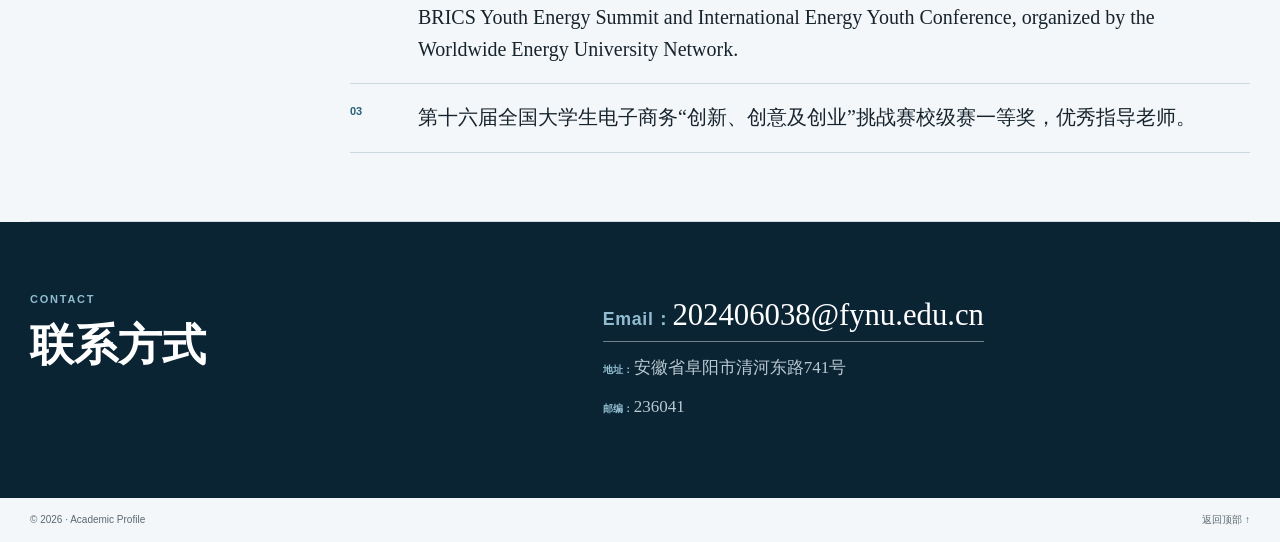
==== commit d287b344: "更新获奖信息与主页简历照片布局" ====
--- a/index.html
+++ b/index.html
@@ -7,7 +7,7 @@
   <meta name="theme-color" content="#0b2434" />
   <title>程振｜学术主页</title>
   <meta name="description" content="程振，硕士生导师，讲师，中国石油大学（华东）管理学博士。研究方向：绿色智能财会、会计数据标准增信、环境制度与公司财务、算电协同与智能经济新形态。" />
-  <link rel="stylesheet" href="styles.css?v=20260824" />
+  <link rel="stylesheet" href="styles.css?v=20260907" />
 </head>
 <body>
   <a class="skip-link" href="#main">跳到主要内容</a>
@@ -26,9 +26,6 @@
       <a href="#awards">获奖</a>
       <a href="#contact">联系</a>
     </nav>
-    <a class="header-download" href="chengzhen_teacher_profile_no_if.pdf?v=20260824" target="_blank" rel="noreferrer">
-      中文简历 <span aria-hidden="true">↗</span>
-    </a>
   </header>
 
   <main id="main">
@@ -40,10 +37,10 @@
         <p class="hero-affiliation">阜阳师范大学商学院</p>
         <p class="hero-lede">硕士生导师，讲师，中国石油大学（华东）管理学博士。</p>
         <div class="hero-actions" aria-label="简历下载">
-          <a class="button button-primary" href="chengzhen_teacher_profile_no_if.pdf?v=20260824" target="_blank" rel="noreferrer">
+          <a class="button button-primary" href="chengzhen_teacher_profile_no_if.pdf?v=20260907" target="_blank" rel="noreferrer">
             中文 PDF <span aria-hidden="true">↗</span>
           </a>
-          <a class="button button-secondary" href="chengzhen_teacher_profile_en.pdf?v=20260824" target="_blank" rel="noreferrer">
+          <a class="button button-secondary" href="chengzhen_teacher_profile_en.pdf?v=20260907" target="_blank" rel="noreferrer">
             English PDF <span aria-hidden="true">↗</span>
           </a>
         </div>
@@ -293,6 +290,10 @@
           <span>02</span>
           <p>Excellence Award, Competition on Energy and Climate Change (CECC), a special event of the BRICS Youth Energy Summit and International Energy Youth Conference, organized by the Worldwide Energy University Network.</p>
         </article>
+        <article>
+          <span>03</span>
+          <p>第十六届全国大学生电子商务“创新、创意及创业”挑战赛校级赛一等奖，优秀指导老师。</p>
+        </article>
       </div>
     </section>
 
@@ -302,9 +303,9 @@
         <h2>联系方式</h2>
       </div>
       <div class="contact-details">
-        <a class="contact-email" href="mailto:202406038@fynu.edu.cn">202406038@fynu.edu.cn</a>
-        <p>安徽省阜阳市清河东路741号</p>
-        <p>邮政编码236041</p>
+        <a class="contact-email" href="mailto:202406038@fynu.edu.cn"><span class="contact-label">Email：</span>202406038@fynu.edu.cn</a>
+        <p><span class="contact-label">地址：</span>安徽省阜阳市清河东路741号</p>
+        <p><span class="contact-label">邮编：</span>236041</p>
       </div>
     </section>
   </main>
--- a/styles.css
+++ b/styles.css
@@ -128,13 +128,11 @@
   font-weight: 600;
 }
 
-.site-nav a,
-.header-download {
+.site-nav a {
   position: relative;
 }
 
-.site-nav a::after,
-.header-download::after {
+.site-nav a::after {
   content: "";
   position: absolute;
   right: 0;
@@ -147,18 +145,9 @@
   transition: transform 180ms ease;
 }
 
-.site-nav a:hover::after,
-.header-download:hover::after {
+.site-nav a:hover::after {
   transform: scaleX(1);
   transform-origin: left;
-}
-
-.header-download {
-  justify-self: end;
-  color: var(--blue-600);
-  font-family: var(--sans);
-  font-size: 12px;
-  font-weight: 700;
 }
 
 main {
@@ -275,7 +264,7 @@
 
 .portrait-frame {
   position: relative;
-  max-width: 372px;
+  max-width: 318px;
   margin-left: auto;
   overflow: hidden;
   background: var(--blue-100);
@@ -292,9 +281,7 @@
 
 .portrait-frame img {
   width: 100%;
-  height: clamp(450px, 35vw, 500px);
-  object-fit: cover;
-  object-position: center 22%;
+  height: auto;
   filter: saturate(0.88) contrast(1.03);
 }
 
@@ -623,6 +610,14 @@
   font-size: clamp(1.2rem, 2.4vw, 2rem);
 }
 
+.contact-label {
+  color: #91bccf;
+  font-family: var(--sans);
+  font-size: 0.58em;
+  font-weight: 700;
+  letter-spacing: 0.04em;
+}
+
 .contact-details > p {
   margin: 0;
   color: #b9c9d0;
@@ -705,10 +700,6 @@
     height: 34px;
   }
 
-  .header-download {
-    font-size: 11px;
-  }
-
   .hero,
   .content-section {
     width: min(100% - 32px, var(--max-width));
@@ -724,13 +715,9 @@
   }
 
   .portrait-frame {
-    width: min(78vw, 330px);
+    width: min(60vw, 246px);
     margin-right: 0;
     margin-left: auto;
-  }
-
-  .portrait-frame img {
-    height: 360px;
   }
 
   .hero-copy {
